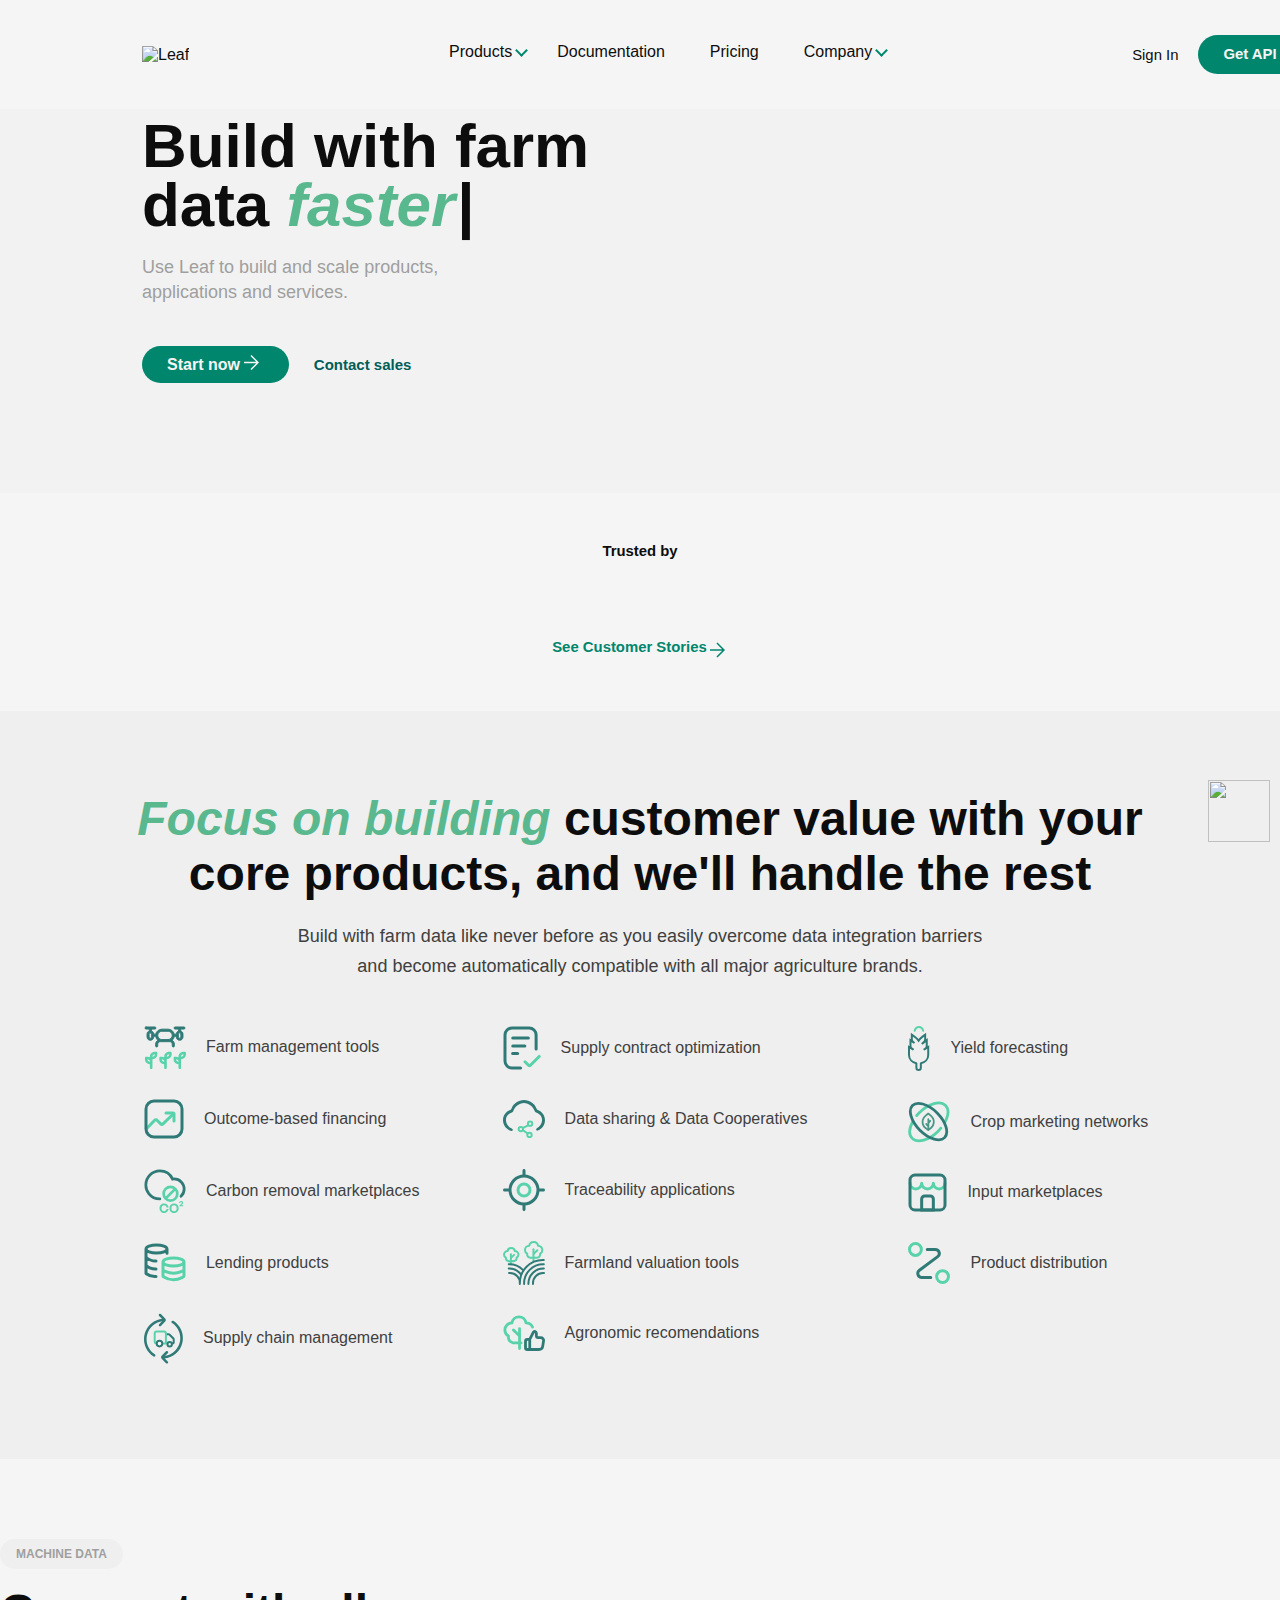
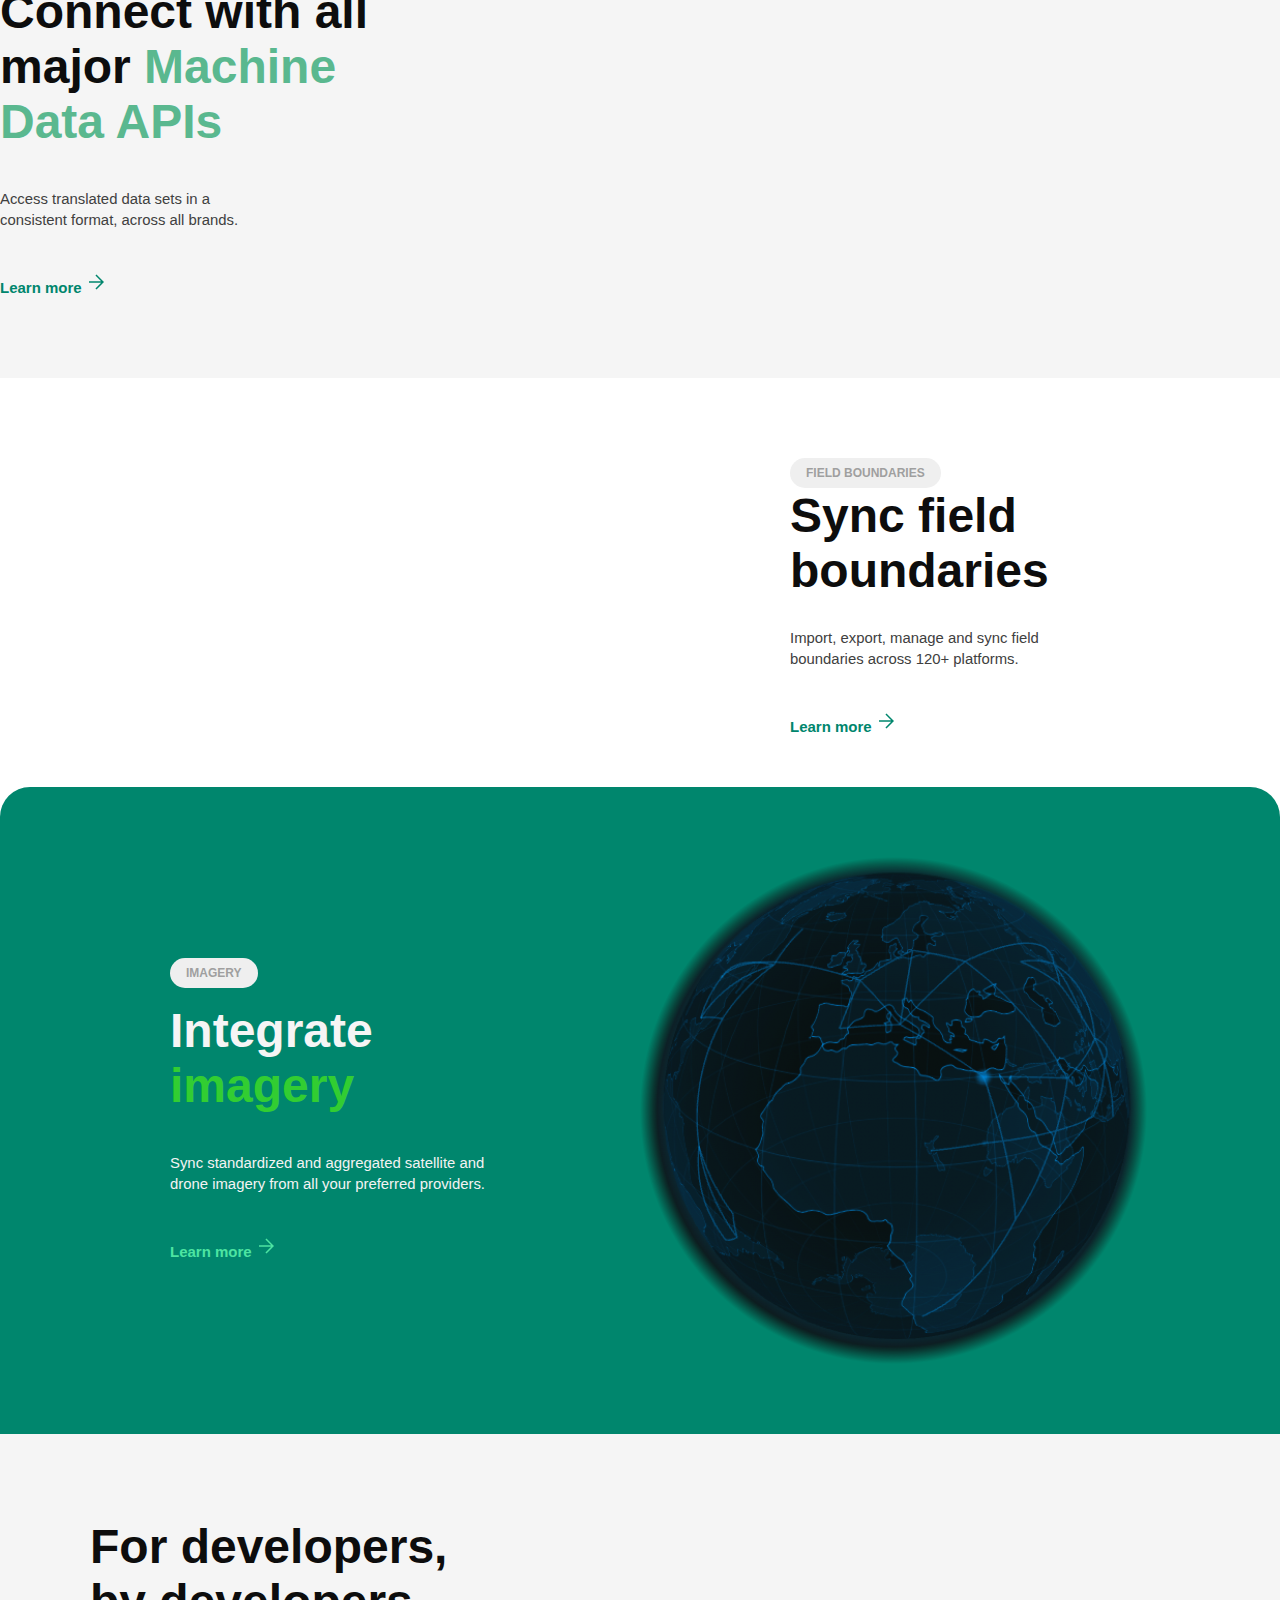
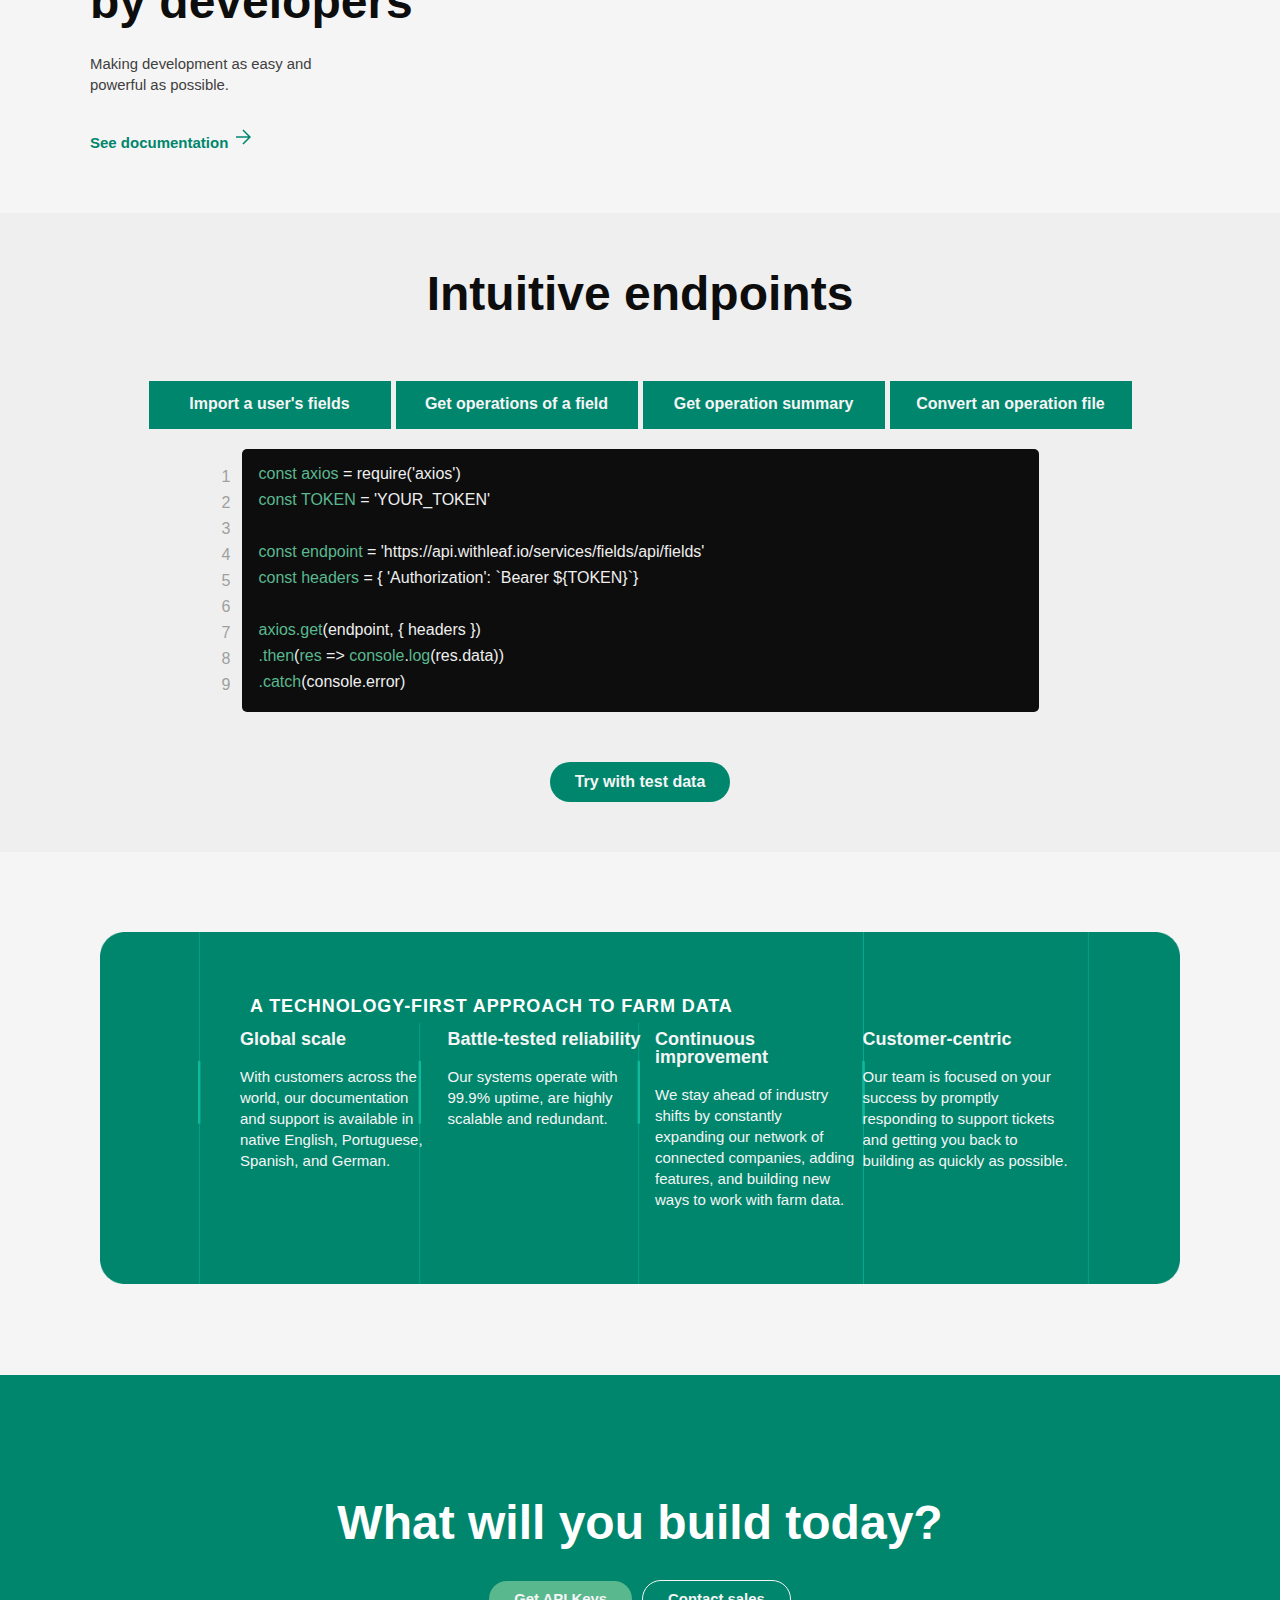
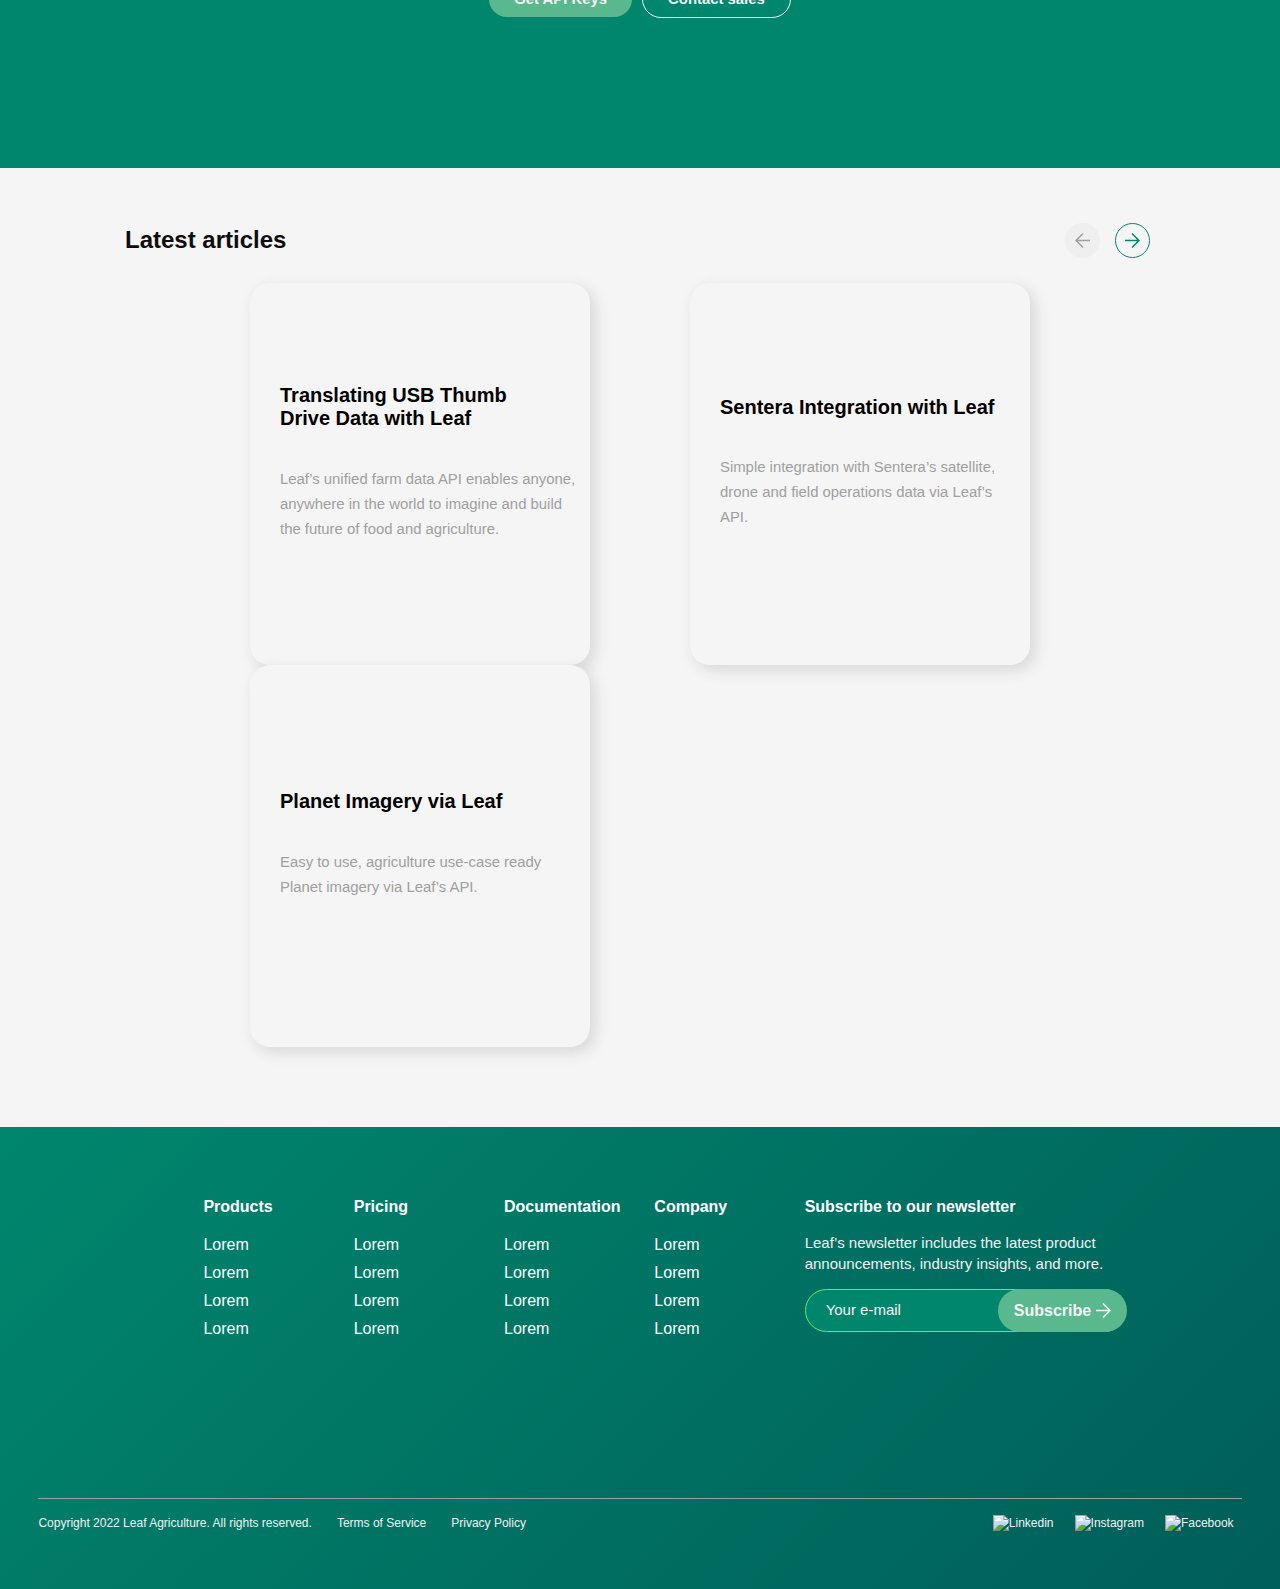
==== index.html @ 45610e03 "contact and update home page" ====
<!DOCTYPE html>
<html lang="en">

<head>
  <meta charset="UTF-8">
  <meta http-equiv="X-UA-Compatible" content="IE=edge">
  <meta name="viewport" content="width=device-width, initial-scale=1.0">
  <title>Leaf | Unified farm data API</title>
  <link rel="stylesheet" href="css/style.css">
  <script src="script.js" defer></script>
</head>

<body>
  <!-- MENU -->
  <header class="header">
    <div class="logo">
      <img src="images/logo.svg" alt="Leaf">
    </div>
    <!-- Links -->
    <nav aria-label="primary">
      <ul class="nav-bar">
        <li class="nav-bar_item dropdown"><a class="header-links" href="#">Products</a>
          <ul class="project">
            <div class="drop-content gap-drop">
              <img src="images/drop-products-01.png" alt="">
              <div class="drop-text">
                <li class="machine-data"><a href="#">Machine Data</a></li>
                <p>Machinery info, Field operations summary, Irrigation, Individual File Translation</p>
              </div>
            </div>
            <div class="drop-content gap-drop">
              <img src="images/drop-products-02.png" alt="">
              <div class="drop-text">
                <li><a href="#">Imagery</a></li>
                <p>Satellites, layers upload, drones</p>
              </div>
            </div>
            <div class="drop-content">
              <img src="images/drop-products-03.png" alt="">
              <div class="drop-text">
                <li><a href="#">Field Management Data</a></li>
                <p>Boundaries, Management, Soil analisys, Prescriptions</p>
              </div>
            </div>
          </ul>
        </li>
        <li class="nav-bar_item"><a class="header-links" href="#">Documentation</a></li>
        <li class="nav-bar_item"><a class="header-links" href="#">Pricing</a></li>
        <li class="nav-bar_item dropdown2"><a class="header-links" href="#">Company</a>
          <ul class="project2">
            <div class="drop-content drop-company">
              <li class="drop-item"><a href="#">About</a></li>
            </div>
            <div class="drop-content drop-company">
              <li class="drop-item"><a href="#">Community</a></li>
            </div>
            <div class="drop-content drop-company">
              <li class="drop-item"><a href="#">Blog</a></li>
            </div>
            <div class="drop-content drop-company">
              <li class="drop-item"><a href="#">Contact Us</a></li>
            </div>
            <div class="drop-content drop-company">
              <li class="drop-item"><a href="#">Careers</a></li>
            </div>
          </ul>
        </li>
      </ul>
    </nav>
    <!-- Access Buttons -->
    <nav aria-label="access">
      <ul class="header-btn nav-bar">
        <li class="signin-btn">
          <a href="https://withleaf.io/login/"></a>Sign In
        </li>
        <li class="green-btn">
          <a href="https://withleaf.io/registration/"></a>Get API Keys
        </li>
        <li class="eng-btn nav-bar_item dropdown3">
          <a href="https://withleaf.io/pt-br/"></a>EN
          <ul class="project3">
            <div class="drop-content drop-eng">
              <li class="drop-item"><a href="#">English</a></li>
            </div>
            <div class="drop-content drop-por">
              <li class="drop-item"><a href="#">Portuguese</a></li>
            </div>
          </ul>
        </li>
      </ul>
    </nav>
  </header>
  <!-- CALL TO ACTION -->
  <main class="intro">
    <div>
      <h1>
        Build with farm<br />data <span class="faster">faster</span><span class="x-typed-cursor">|</span>
      </h1>
      <p class="intro-sub">
        Use Leaf to build and scale products,<br>applications and services.
      </p>
      <a class="green-btn" href="#">Start now
        <svg width="15" height="15" viewBox="0 0 15 15" fill="none" xmlns="http://www.w3.org/2000/svg">
          <path fill-rule="evenodd" clip-rule="evenodd" d="M12.1402 6.75302L6.44361 1.05639L7.5 0L15 7.5L7.5 15L6.44361 13.9436L12.1402 8.24698H0V6.75302h32.1402Z" fill="#F5F5F5" />
        </svg>
      </a>
      <a class="sales-btn" href="">Contact sales</a>
    </div>
    <img src="images/leaf-product.png" alt="" />
    <!-- <video src="videos/leaf-product.mov"></video> -->
  </main>
  <!-- CLIENTS -->
  <section class="clients-section">
    <div>
      <p class="trusted">Trusted by</p>
      <img class="clients" src="images/clients.png" alt="" />
      <p class="customer">
        See Customer Stories<svg width="21" height="22" viewBox="0 0 21 22" fill="none" xmlns="http://www.w3.org/2000/svg">
          <path fill-rule="evenodd" clip-rule="evenodd" d="M15.1402 10.253L9.44361 4.55639L10.5 3.5L18 11L10.5 18.5L9.44361 17.4436L15.1402 11.747H3V10.253h35.1402Z" fill="#00866D" />
        </svg>
      </p>
    </div>
  </section>
  <!-- LEAF VALUES -->
  <section class="values-section">
    <h2 class="values-tittle"><span class="green-word"><i>Focus on building</i></span> customer value with your<br>core products, and we'll handle the rest</h2>
    <p class="values-sub">Build with farm data like never before as you easily overcome data integration barriers<br>and become automatically compatible with all major agriculture brands.</p>
    <div class="values-grid">
      <div class="values-col">
        <div class="values-content">
          <img class="values-logo" src="images/values/01.svg" alt="">
          <p class="values-text">Farm management tools</p>
        </div>
        <div class="values-content">
          <img class="values-logo" src="images/values/02.svg" alt="">
          <p class="values-text">Outcome-based financing</p>
        </div>
        <div class="values-content">
          <img class="values-logo" src="images/values/03.svg" alt="">
          <p class="values-text">Carbon removal marketplaces</p>
        </div>
        <div class="values-content">
          <img class="values-logo" src="images/values/04.svg" alt="">
          <p class="values-text">Lending products</p>
        </div>
        <div class="values-content">
          <img class="values-logo" src="images/values/05.svg" alt="">
          <p class="values-text">Supply chain management</p>
        </div>
      </div>

      <div class="values-col">
        <div class="values-content">
          <img class="values-logo" src="images/values/06.svg" alt="">
          <p class="values-text">Supply contract optimization</p>
        </div>
        <div class="values-content">
          <img class="values-logo" src="images/values/07.svg" alt="">
          <p class="values-text">Data sharing & Data Cooperatives</p>
        </div>      
        <div class="values-content">
          <img class="values-logo" src="images/values/08.svg" alt="">
          <p class="values-text">Traceability applications</p>
        </div>
        <div class="values-content">
          <img class="values-logo" src="images/values/09.svg" alt="">
          <p class="values-text">Farmland valuation tools</p>
        </div>
        <div class="values-content">
          <img class="values-logo" src="images/values/10.svg" alt="">
          <p class="values-text">Agronomic recomendations</p>
        </div>
      </div>

      <div class="values-col">
        <div class="values-content">
          <img class="values-logo" src="images/values/11.svg" alt="">
          <p class="values-text">Yield forecasting</p>
        </div>      
        <div class="values-content">
          <img class="values-logo" src="images/values/12.svg" alt="">
          <p class="values-text">Crop marketing networks</p>
        </div>
        <div class="values-content">
          <img class="values-logo" src="images/values/13.svg" alt="">
          <p class="values-text">Input marketplaces</p>
        </div>
        <div class="values-content">
          <img class="values-logo" src="images/values/14.svg" alt="">
          <p class="values-text">Product distribution</p>
        </div>
      </div>
    </div>
  </section>
  <!-- MACHINE DATA -->
  <section class="machine-section">
    <div>
      <p class="product-name">Machine Data</p>
      <h2>
        Connect with all<br>major <span class="green-word">Machine<br>Data APIs</span>
      </h2>
      <p class="product-sub-data">
        Access translated data sets in a<br>consistent format, across all brands.
      </p>
      <a class="learn-more-btn">
        Learn more
        <svg width="21" height="22" viewBox="0 0 21 22" fill="none" xmlns="http://www.w3.org/2000/svg">
          <path fill-rule="evenodd" clip-rule="evenodd" d="M15.1402 10.253L9.44361 4.55639L10.5 3.5L18 11L10.5 18.5L9.44361 17.4436L15.1402 11.747H3V10.253h35.1402Z" fill="#00866D" />
        </svg>
      </a>
    </div>
    <img src="images/machine-data-img.png" alt="" />
  </section>
  <!-- FIELD BOUNDARIES -->
  <section class="field-section field-background">
    <!-- <img src="images/field-background.png" alt=""> -->
    <img src="images/field-boundaries.png" alt="" />
    <div class="field-text">
      <p class="product-name">Field Boundaries</p>
      <h2>
        Sync field<br>boundaries
      </h2>
      <p class="product-sub-field">
        Import, export, manage and sync field<br>boundaries across 120+ platforms.
      </p>
      <a class="learn-more-btn">
        Learn more
        <svg width="21" height="22" viewBox="0 0 21 22" fill="none" xmlns="http://www.w3.org/2000/svg">
          <path fill-rule="evenodd" clip-rule="evenodd" d="M15.1402 10.253L9.44361 4.55639L10.5 3.5L18 11L10.5 18.5L9.44361 17.4436L15.1402 11.747H3V10.253h35.1402Z" fill="#00866D" />
        </svg>
      </a>
    </div>
  </section>
  <!-- IMAGERY -->
  <section class="product-section imagery-background">
    <div class="imagery-1fr">
      <p class="product-name">Imagery</p>
      <h2 class="white-word">
        Integrate<br><span class="green-word2">imagery</span>
      </h2>
      <p class="product-sub-white">
        Sync standardized and aggregated satellite and<br>drone imagery from all your preferred providers.
      </p>
      <a class="imagery-btn">
        Learn more
        <svg width="21" height="22" viewBox="0 0 21 22" fill="none" xmlns="http://www.w3.org/2000/svg">
          <path fill-rule="evenodd" clip-rule="evenodd" d="M15.1402 10.253L9.44361 4.55639L10.5 3.5L18 11L10.5 18.5L9.44361 17.4436L15.1402 11.747H3V10.253h35.1402Z" fill="#4DE4A2" />
        </svg>
      </a>
    </div>
    <img src="images/imagery.png" alt="" />
  </section>
  <!-- FOR DEVELOPERS -->
  <section class="dev-section">
    <div>
      <h2>For developers,<br />by developers</h2>
      <p class="product-sub-dev">
        Making development as easy and<br />powerful as possible.
      </p>
      <a class="learn-more-btn">
        See documentation
        <svg width="21" height="22" viewBox="0 0 21 22" fill="none" xmlns="http://www.w3.org/2000/svg">
          <path fill-rule="evenodd" clip-rule="evenodd" d="M15.1402 10.253L9.44361 4.55639L10.5 3.5L18 11L10.5 18.5L9.44361 17.4436L15.1402 11.747H3V10.253h35.1402Z" fill="#00866D" />
        </svg>
      </a>
    </div>
    <img src="images/developers.png" alt="" />
  </section>
  <!-- ENDPOINTS -->
  <section class="endpoints-section">
    <div>
      <h2 class="intuitive-endpoints">Intuitive endpoints</h2>
      <nav>
        <ul class="endpoints-menu">
          <li class="endpoint-item"><a href="">Import a user's fields</a></li>
          <li class="endpoint-item"><a href="">Get operations of a field</a></li>
          <li class="endpoint-item"><a href="">Get operation summary</a></li>
          <li class="endpoint-item"><a href="">Convert an operation file</a></li>
        </ul>
      </nav>
      <!-- Terminal -->
      <div class="endpoints-background endpoint-code">
        <ul class="number">
          <li>1</li>
          <li>2</li>
          <li>3</li>
          <li>4</li>
          <li>5</li>
          <li>6</li>
          <li>7</li>
          <li>8</li>
          <li>9</li>
        </ul>
        <ul class="endpoints-content">
          <li><span>const axios</span> = require('axios')</li>
          <li><span>const TOKEN</span> = 'YOUR_TOKEN'</li><br>
          <li></li>
          <li><span>const endpoint</span> = 'https://api.withleaf.io/services/fields/api/fields'</li>
          <li><span>const headers</span> = { 'Authorization': `Bearer ${TOKEN}`}</li><br>
          <li></li>
          <li><span>axios.get</span>(endpoint, { headers })</li>
          <li><span>.then</span>(<span>res</span> => <span>console</span>.<span>log</span>(res.data))</li>
          <li><span>.catch</span>(console.error)</li>
        </ul>
        <img src="" alt="">
      </div>
      <div class="try-test-data">
        <a class="green-btn" href="">Try with test data</a>
      </div>
    </div>
  </section>
  <!-- TECHNOLOGY FIRST -->
  <section>
    <div class="tech-first">
      <h3>A technology-first approach to farm data</h3>
      <img src="images/tech-first.png" alt="">
    </div>
    <div class="tech-content">
      <div class="tech-items">
        <img src="images/01-global.png" alt="">
        <h4>Global scale</h4>
        <p>With customers across the<br>world, our documentation<br>and support is available in<br>native English, Portuguese,<br>Spanish, and German.</p>
      </div>
      <div class="tech-items">
        <img src="images/02-battle.png" alt="">
        <h4>Battle-tested reliability</h4>
        <p>Our systems operate with<br>99.9% uptime, are highly<br> scalable and redundant.</p>
      </div>
      <div class="tech-items">
        <img src="images/03-continuous.png" alt="">
        <h4>Continuous improvement</h4>
        <p>We stay ahead of industry<br>shifts by constantly<br> expanding our network of<br>connected companies, adding<br> features, and building new<br>ways to work with farm data.</p>
      </div>
      <div class="tech-items">
        <img src="images/04-customer.png" alt="">
        <h4>Customer-centric</h4>
        <p>Our team is focused on your<br>success by promptly<br> responding to support tickets<br>and getting you back to<br> building as quickly as possible.</p>
      </div>
    </div>
  </section>
  <!-- CALL TO ACTION -->
  <section class="cta-background">
    <h2 class="build-today">What will you build today?</h2>
    <div class="what-do">
      <a class="light-green-btn" href="">Get API Keys</a>
      <a class="green-white-btn" href="">Contact sales</a>
    </div>
  </section>
  <!-- CARD BLOG -->
  <section>
    <div class="next-card">
      <h3>Latest articles</h3>
      <div class="next-btn">
        <img src="images/before-btn.svg" alt="">
        <img src="images/next.svg" alt="">
      </div>
    </div>

    <div class="card-container">
      <div class="card-content">
        <img src="images/01-card.png" alt="">
        <div class="card-text-home">
          <h4>Translating USB Thumb<br>Drive Data with Leaf</h4>
          <p>Leaf’s unified farm data API enables anyone,<br>anywhere in the world to imagine and build<br>the future of food and agriculture.</p>
        </div>
      </div>

      <div class="card-content">
        <img src="images/02-card.png" alt="">
        <div class="card-text-home">
          <h4>Sentera Integration with Leaf</h4>
          <p>Simple integration with Sentera’s satellite,<br>drone and field operations data via Leaf’s<br>API.</p>
        </div>
      </div>

      <div class="card-content">
        <img src="images/03-card.png" alt="">
        <div class="card-text-home">
          <h4>Planet Imagery via Leaf</h4>
          <p>Easy to use, agriculture use-case ready<br>Planet imagery via Leaf’s API.</p>
        </div>
      </div>
    </div>

  </section>
  <!-- FOOTER -->
  <footer>
    <div class="container-footer">
      <div class="row-footer">
        <img class="logo-footer" src="images/logo-footer.svg" alt="">

        <div class="footer-col">
          <h4>Products</h4>
          <ul>
            <li><a href="">Lorem</a></li>
            <li><a href="">Lorem</a></li>
            <li><a href="">Lorem</a></li>
            <li><a href="">Lorem</a></li>
          </ul>
        </div>

        <div class="footer-col">
          <h4>Pricing</h4>
          <ul>
            <li><a href="">Lorem</a></li>
            <li><a href="">Lorem</a></li>
            <li><a href="">Lorem</a></li>
            <li><a href="">Lorem</a></li>
          </ul>
        </div>

        <div class="footer-col">
          <h4>Documentation</h4>
          <ul>
            <li><a href="">Lorem</a></li>
            <li><a href="">Lorem</a></li>
            <li><a href="">Lorem</a></li>
            <li><a href="">Lorem</a></li>
          </ul>
        </div>

        <div class="footer-col">
          <h4>Company</h4>
          <ul>
            <li><a href="">Lorem</a></li>
            <li><a href="">Lorem</a></li>
            <li><a href="">Lorem</a></li>
            <li><a href="">Lorem</a></li>
          </ul>
        </div>

        <div class="footer-col last-col">
          <h4>Subscribe to our newsletter</h4>
          <p>Leaf’s newsletter includes the latest product<br>announcements, industry insights, and more.</p>
          <div class="form-sub">
            <form class="form-footer" action="">
              <input class="input-footer" type="email" placeholder="Your e-mail">
              <a href="#">Subscribe<img src="images/arrow.svg" alt=""></a> 
            </form>
          </div>
        </div>
      </div>
      <!-- End Footer -->
      <hr class="div-footer">
      <div class="end-footer">
        <div class="end-footer-items">
          <p>Copyright 2022 Leaf Agriculture. All rights reserved.</p>
          <a class="terms-of-service" href="#">Terms of Service</a>
          <a class="privacy-policy" href="#">Privacy Policy </a>
        </div>

        <div class="social-media">
          <a href="https://www.linkedin.com/company/leaf-agriculture/mycompany/" target="_blank">
            <img class="social-logo" src="images/linkedin.svg" alt="Linkedin">
          </a>
          <a href="https://www.instagram.com/leaf_agriculture_brasil/" target="_blank">
            <img class="social-logo" src="images/instagram.svg" alt="Instagram">
          </a>
          <a href="https://www.facebook.com/buildwithleaf/" target="_blank">
            <img class="social-logo" src="images/facebook.svg" alt="Facebook">
          </a>
        </div>
      </div>
    </div>
    <!-- Contact Button -->
    <div>
      <a href="#"> <img class="contact-button" src="images/msg.png" alt=""></a>
    </div>
  </footer>
</body>

</html>
---- css/style.css ----
/* global */
@import './global.css';
@import './header.css';
@import './header-green.css';
@import './footer.css';

/* index.html */ 
@import './index.css';

/* product.html */
@import './product.css';

/* pricing.html */
@import './pricing.css';

/* company.html */
@import './company.css';

/* blog.html */
@import './blog.css';

/* blog-post.html */
@import './blog-post.css';

/* careers.html */
@import './careers.css';

/* job-description.html */
@import './job-description.css';

/* contact.html */
@import './contact.css'
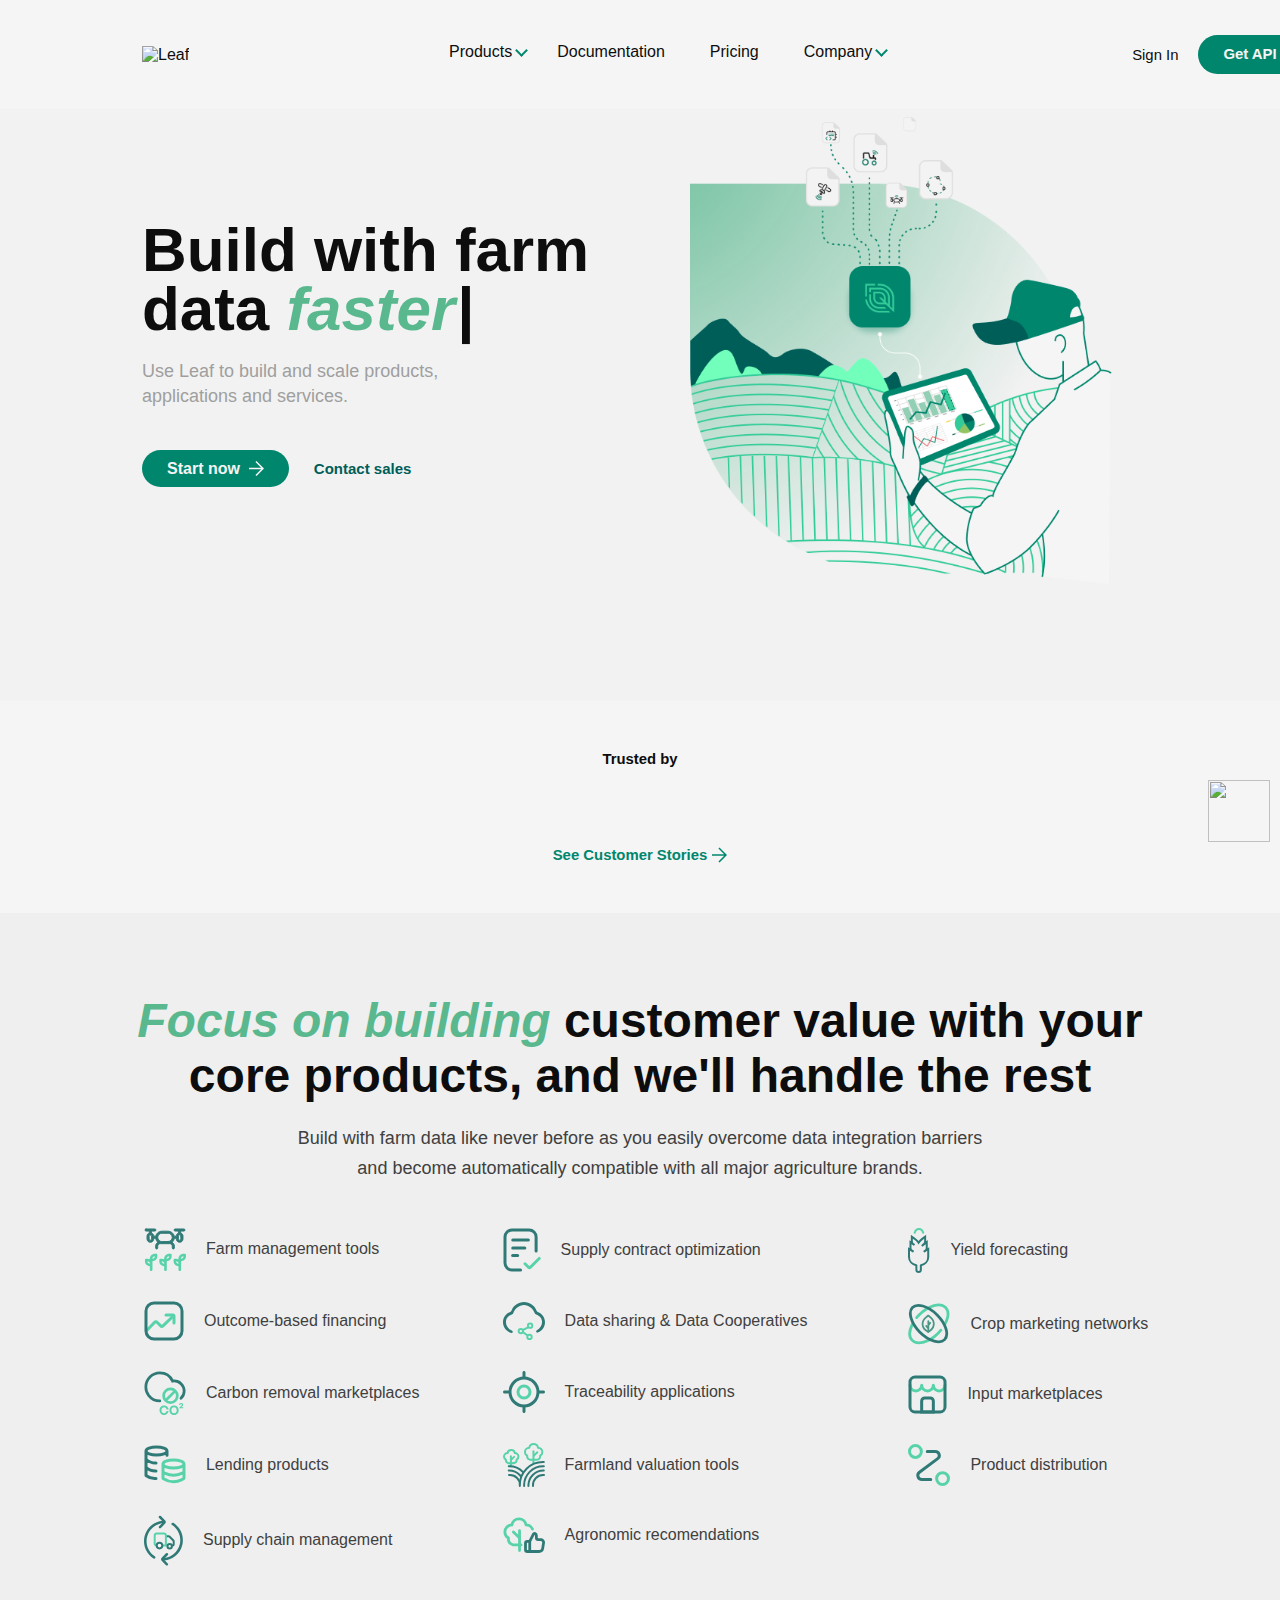
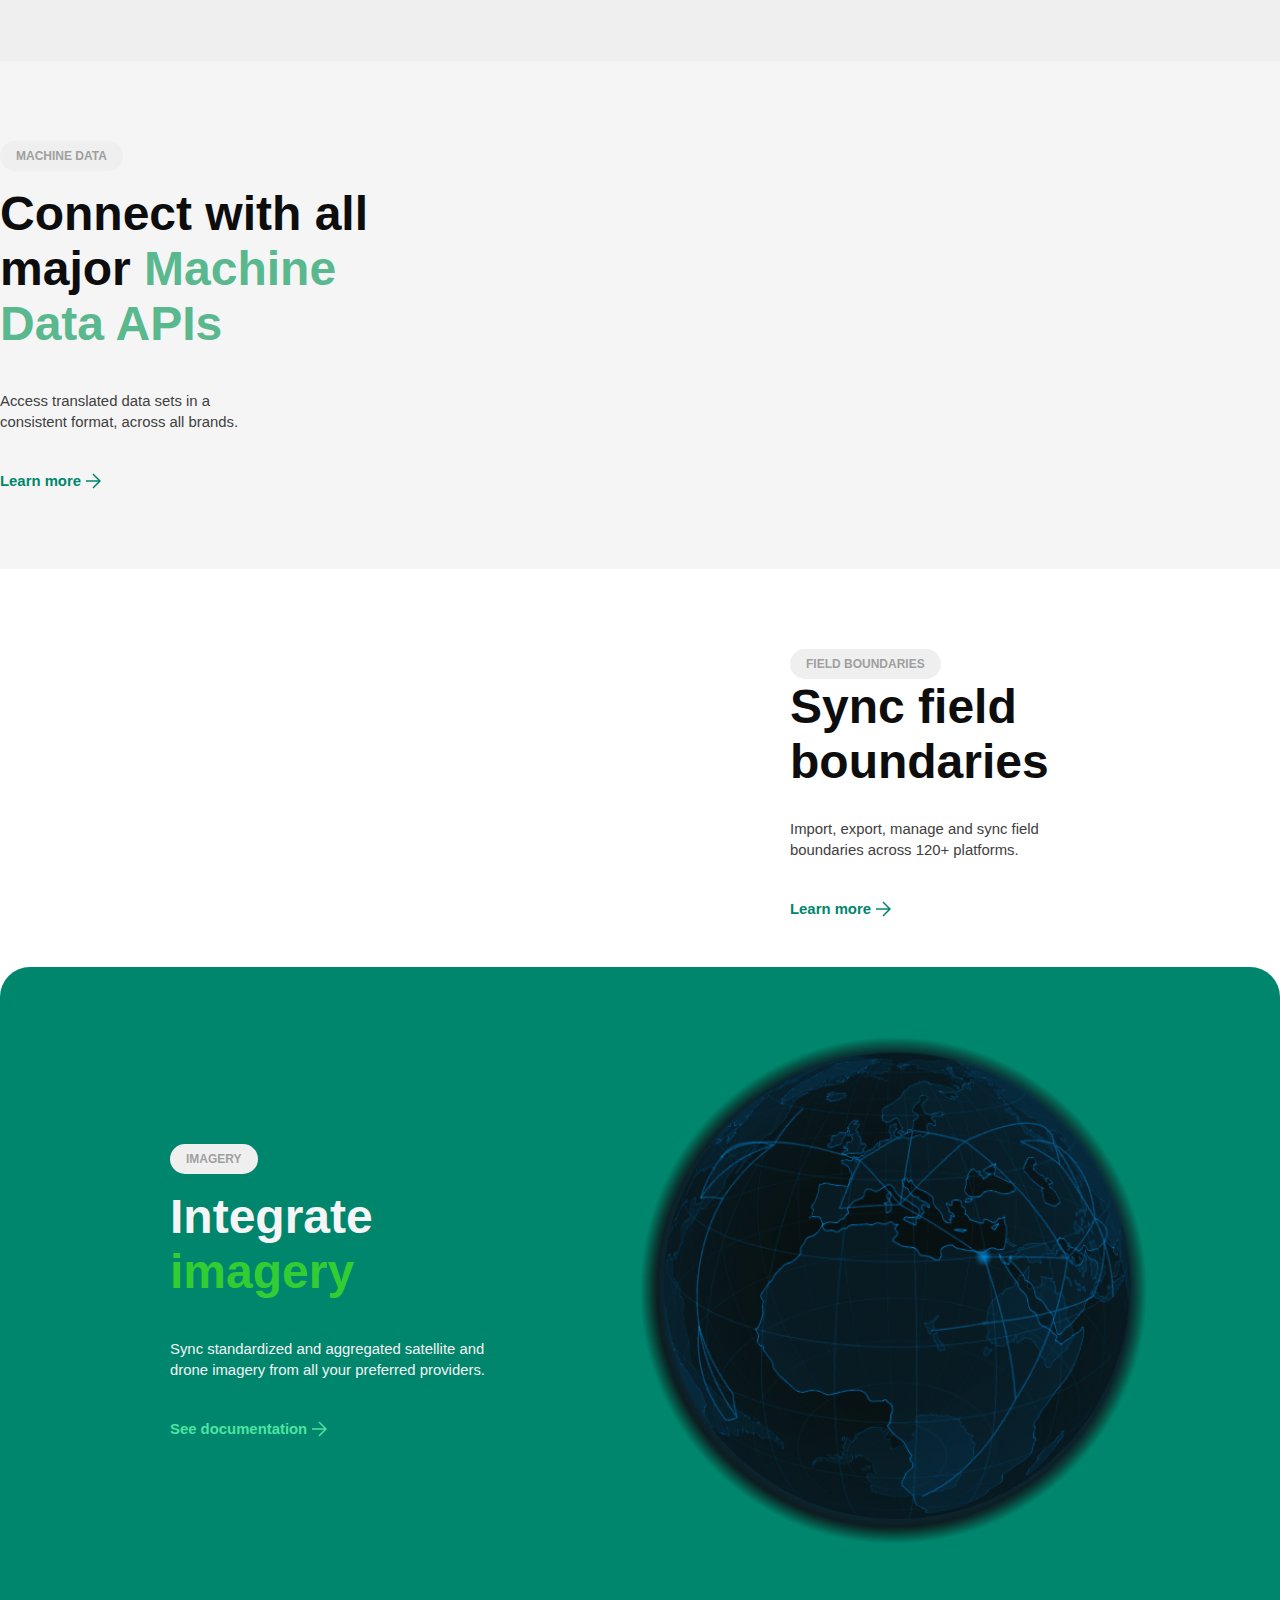
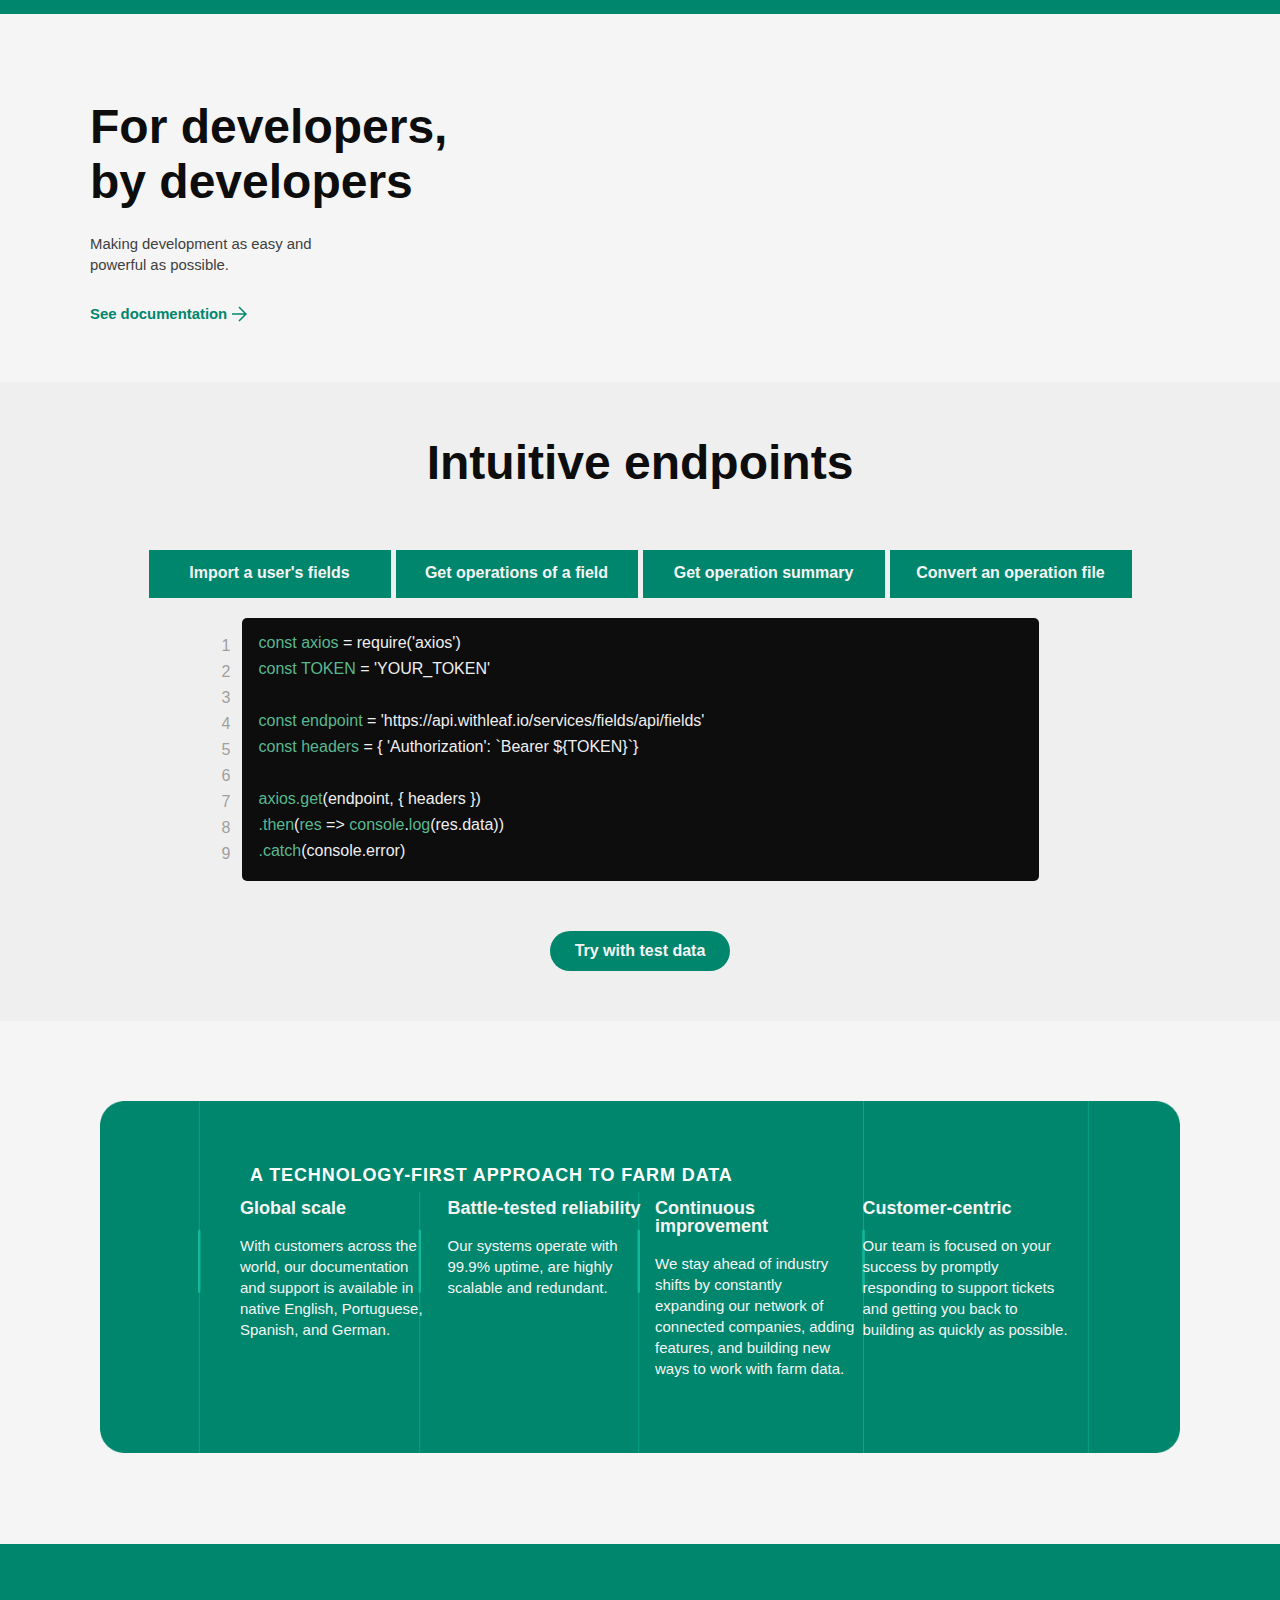
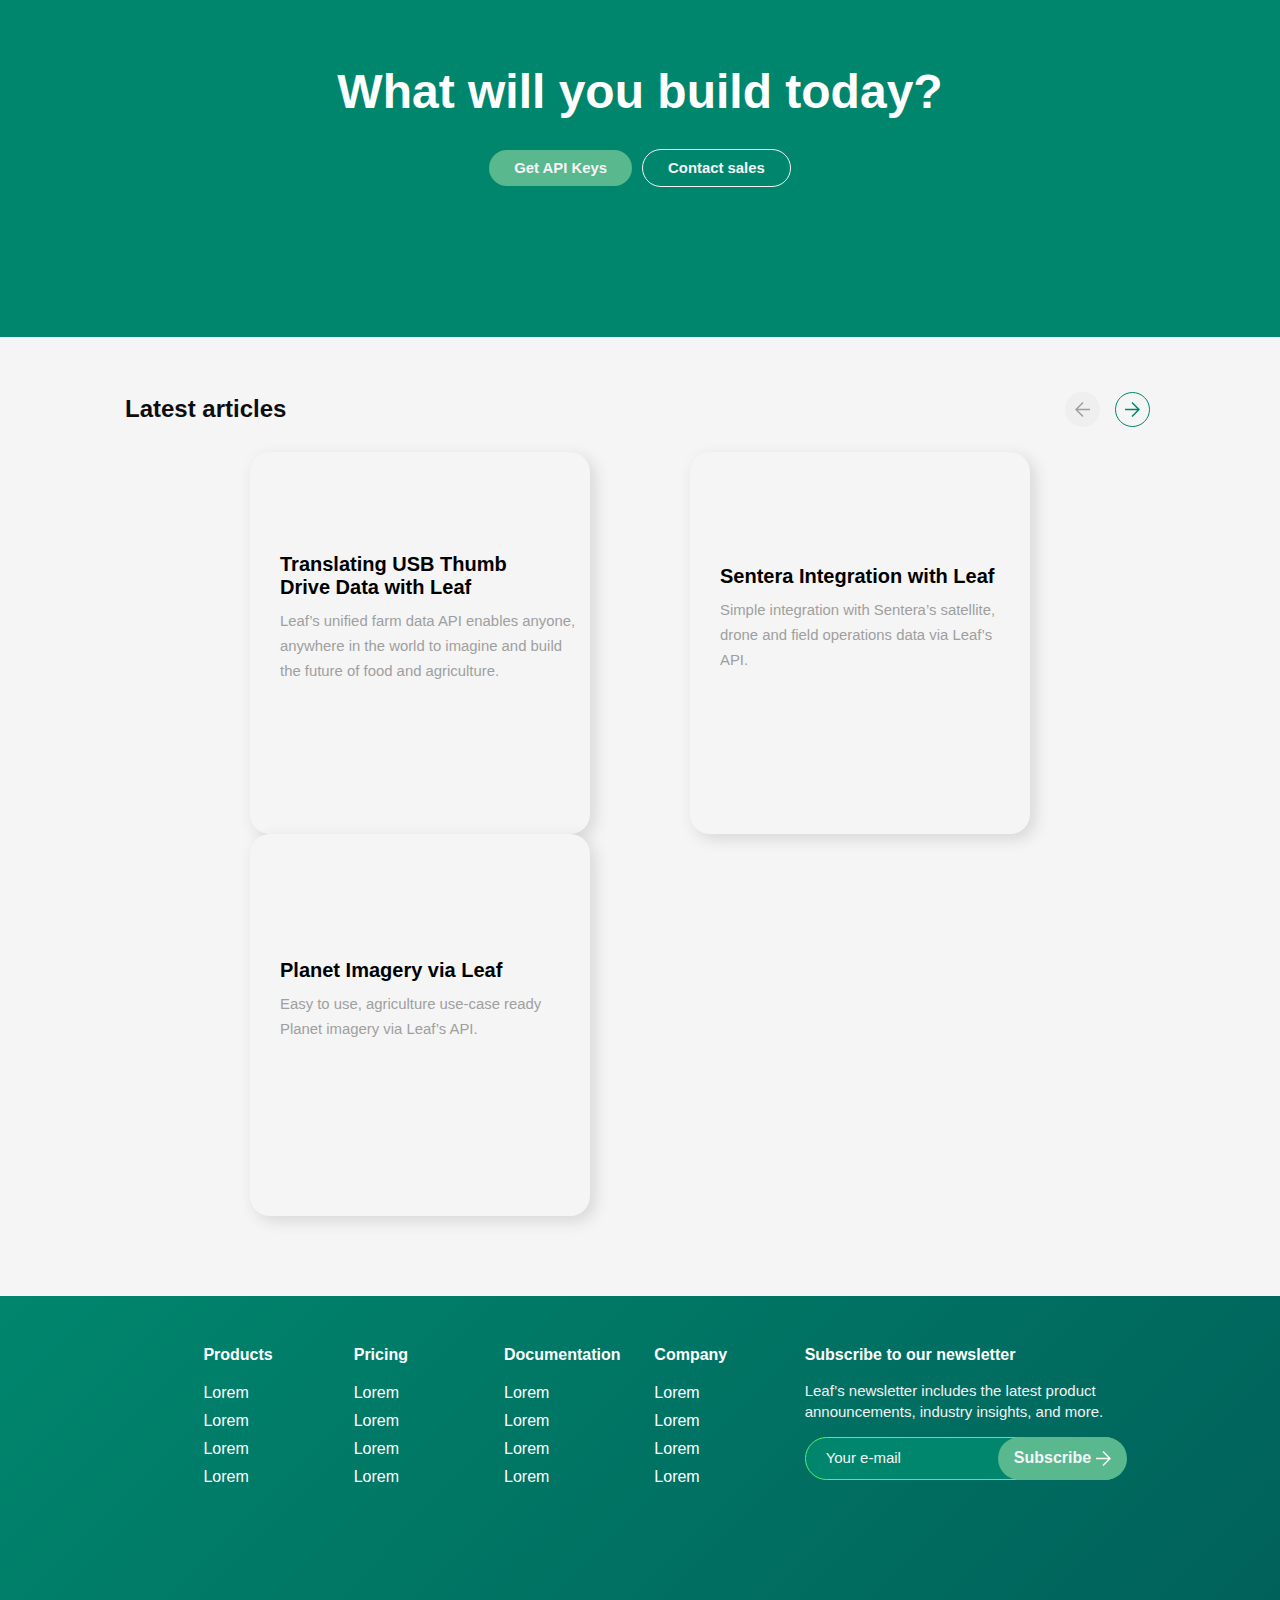
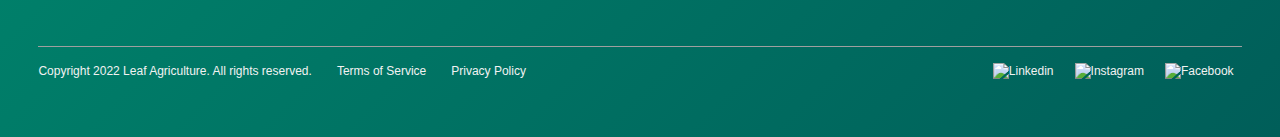
==== commit 1e0ba2d8: "general updates and product page" ====
--- a/index.html
+++ b/index.html
@@ -99,12 +99,15 @@
       <p class="intro-sub">
         Use Leaf to build and scale products,<br>applications and services.
       </p>
-      <a class="green-btn" href="#">Start now
-        <svg width="15" height="15" viewBox="0 0 15 15" fill="none" xmlns="http://www.w3.org/2000/svg">
-          <path fill-rule="evenodd" clip-rule="evenodd" d="M12.1402 6.75302L6.44361 1.05639L7.5 0L15 7.5L7.5 15L6.44361 13.9436L12.1402 8.24698H0V6.75302h32.1402Z" fill="#F5F5F5" />
-        </svg>
-      </a>
-      <a class="sales-btn" href="">Contact sales</a>
+
+          <a class="green-btn" href="#">Start now
+            <svg class="arrow-start" width="15" height="15" viewBox="0 0 15 15" fill="none" xmlns="http://www.w3.org/2000/svg">
+              <path fill-rule="evenodd" clip-rule="evenodd" d="M12.1402 6.75302L6.44361 1.05639L7.5 0L15 7.5L7.5 15L6.44361 13.9436L12.1402 8.24698H0V6.75302h32.1402Z" fill="#F5F5F5" />
+            </svg>
+          </a>
+
+        <a class="sales-btn" href="">Contact sales</a>
+
     </div>
     <img src="images/leaf-product.png" alt="" />
     <!-- <video src="videos/leaf-product.mov"></video> -->
@@ -114,11 +117,12 @@
     <div>
       <p class="trusted">Trusted by</p>
       <img class="clients" src="images/clients.png" alt="" />
-      <p class="customer">
-        See Customer Stories<svg width="21" height="22" viewBox="0 0 21 22" fill="none" xmlns="http://www.w3.org/2000/svg">
-          <path fill-rule="evenodd" clip-rule="evenodd" d="M15.1402 10.253L9.44361 4.55639L10.5 3.5L18 11L10.5 18.5L9.44361 17.4436L15.1402 11.747H3V10.253h35.1402Z" fill="#00866D" />
-        </svg>
-      </p>
+      <div class="seemore-area3">
+        <a class="seemore-btn3" href="">See Customer Stories</a>
+        <svg width="15" height="16" viewBox="0 0 15 16" fill="none" xmlns="http://www.w3.org/2000/svg">
+          <path fill-rule="evenodd" clip-rule="evenodd" d="M12.1402 7.25302L6.44361 1.55639L7.5 0.5L15 8L7.5 15.5L6.44361 14.4436L12.1402 8.74698H0V7.25302H12.1402Z" fill="#00866D"/>
+          </svg>
+      </div>
     </div>
   </section>
   <!-- LEAF VALUES -->
@@ -202,12 +206,12 @@
       <p class="product-sub-data">
         Access translated data sets in a<br>consistent format, across all brands.
       </p>
-      <a class="learn-more-btn">
-        Learn more
-        <svg width="21" height="22" viewBox="0 0 21 22" fill="none" xmlns="http://www.w3.org/2000/svg">
-          <path fill-rule="evenodd" clip-rule="evenodd" d="M15.1402 10.253L9.44361 4.55639L10.5 3.5L18 11L10.5 18.5L9.44361 17.4436L15.1402 11.747H3V10.253h35.1402Z" fill="#00866D" />
-        </svg>
-      </a>
+      <div class="seemore-area">
+        <a class="seemore-btn" href="">Learn more</a>
+        <svg width="15" height="16" viewBox="0 0 15 16" fill="none" xmlns="http://www.w3.org/2000/svg">
+          <path fill-rule="evenodd" clip-rule="evenodd" d="M12.1402 7.25302L6.44361 1.55639L7.5 0.5L15 8L7.5 15.5L6.44361 14.4436L12.1402 8.74698H0V7.25302H12.1402Z" fill="#00866D"/>
+          </svg>
+      </div>
     </div>
     <img src="images/machine-data-img.png" alt="" />
   </section>
@@ -223,12 +227,12 @@
       <p class="product-sub-field">
         Import, export, manage and sync field<br>boundaries across 120+ platforms.
       </p>
-      <a class="learn-more-btn">
-        Learn more
-        <svg width="21" height="22" viewBox="0 0 21 22" fill="none" xmlns="http://www.w3.org/2000/svg">
-          <path fill-rule="evenodd" clip-rule="evenodd" d="M15.1402 10.253L9.44361 4.55639L10.5 3.5L18 11L10.5 18.5L9.44361 17.4436L15.1402 11.747H3V10.253h35.1402Z" fill="#00866D" />
-        </svg>
-      </a>
+      <div class="seemore-area">
+        <a class="seemore-btn" href="">Learn more</a>
+        <svg width="15" height="16" viewBox="0 0 15 16" fill="none" xmlns="http://www.w3.org/2000/svg">
+          <path fill-rule="evenodd" clip-rule="evenodd" d="M12.1402 7.25302L6.44361 1.55639L7.5 0.5L15 8L7.5 15.5L6.44361 14.4436L12.1402 8.74698H0V7.25302H12.1402Z" fill="#00866D"/>
+          </svg>
+      </div>
     </div>
   </section>
   <!-- IMAGERY -->
@@ -241,12 +245,12 @@
       <p class="product-sub-white">
         Sync standardized and aggregated satellite and<br>drone imagery from all your preferred providers.
       </p>
-      <a class="imagery-btn">
-        Learn more
-        <svg width="21" height="22" viewBox="0 0 21 22" fill="none" xmlns="http://www.w3.org/2000/svg">
-          <path fill-rule="evenodd" clip-rule="evenodd" d="M15.1402 10.253L9.44361 4.55639L10.5 3.5L18 11L10.5 18.5L9.44361 17.4436L15.1402 11.747H3V10.253h35.1402Z" fill="#4DE4A2" />
-        </svg>
-      </a>
+      <div class="seemore-area2">
+        <a class="seemore-btn2" href="">See documentation</a>
+        <svg width="15" height="16" viewBox="0 0 15 16" fill="none" xmlns="http://www.w3.org/2000/svg">
+          <path fill-rule="evenodd" clip-rule="evenodd" d="M12.1402 7.25302L6.44361 1.55639L7.5 0.5L15 8L7.5 15.5L6.44361 14.4436L12.1402 8.74698H0V7.25302H12.1402Z" fill="#4DE4A2"/>
+          </svg>          
+      </div>
     </div>
     <img src="images/imagery.png" alt="" />
   </section>
@@ -257,12 +261,12 @@
       <p class="product-sub-dev">
         Making development as easy and<br />powerful as possible.
       </p>
-      <a class="learn-more-btn">
-        See documentation
-        <svg width="21" height="22" viewBox="0 0 21 22" fill="none" xmlns="http://www.w3.org/2000/svg">
-          <path fill-rule="evenodd" clip-rule="evenodd" d="M15.1402 10.253L9.44361 4.55639L10.5 3.5L18 11L10.5 18.5L9.44361 17.4436L15.1402 11.747H3V10.253h35.1402Z" fill="#00866D" />
-        </svg>
-      </a>
+      <div class="seemore-area">
+        <a class="seemore-btn" href="">See documentation</a>
+        <svg width="15" height="16" viewBox="0 0 15 16" fill="none" xmlns="http://www.w3.org/2000/svg">
+          <path fill-rule="evenodd" clip-rule="evenodd" d="M12.1402 7.25302L6.44361 1.55639L7.5 0.5L15 8L7.5 15.5L6.44361 14.4436L12.1402 8.74698H0V7.25302H12.1402Z" fill="#00866D"/>
+          </svg>
+      </div>
     </div>
     <img src="images/developers.png" alt="" />
   </section>
--- a/css/style.css
+++ b/css/style.css
@@ -29,4 +29,7 @@
 @import './job-description.css';
 
 /* contact.html */
-@import './contact.css'+@import './contact.css';
+
+/* endpoints.html */
+@import './endpoints.css';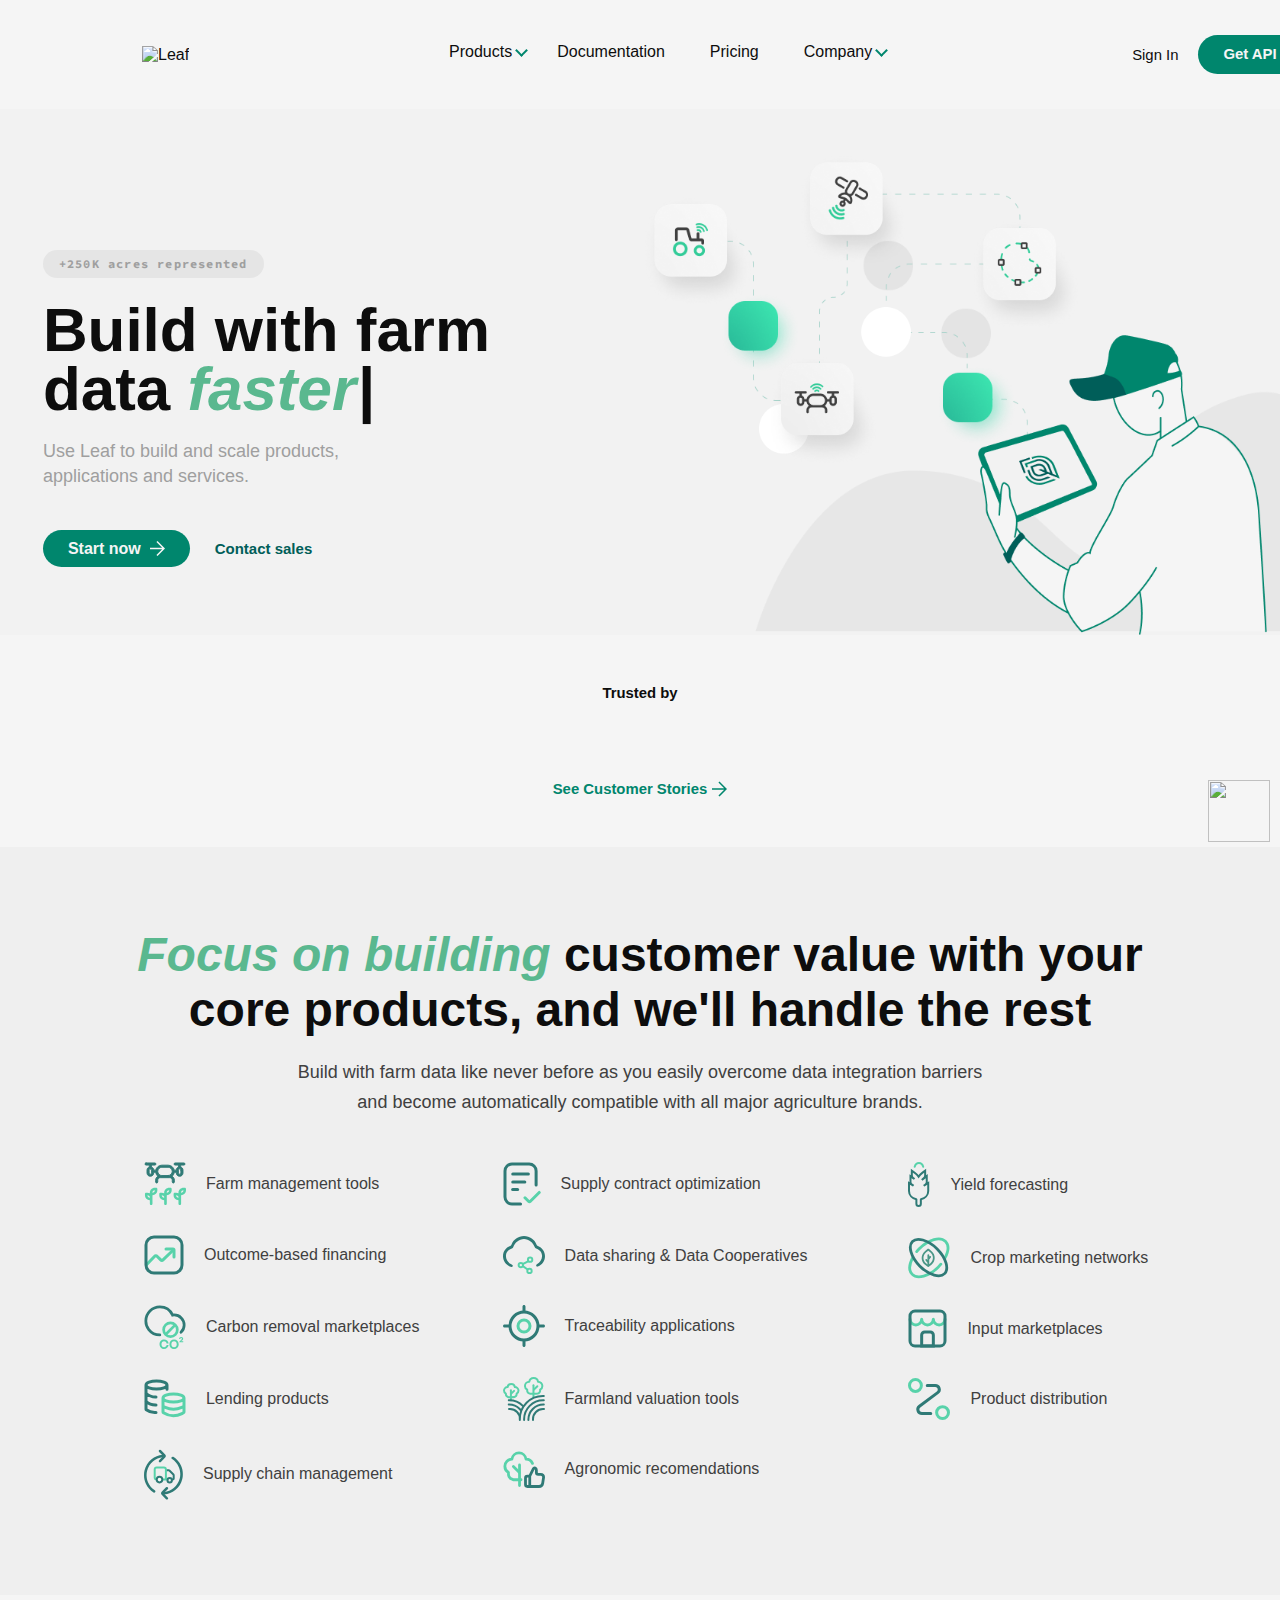
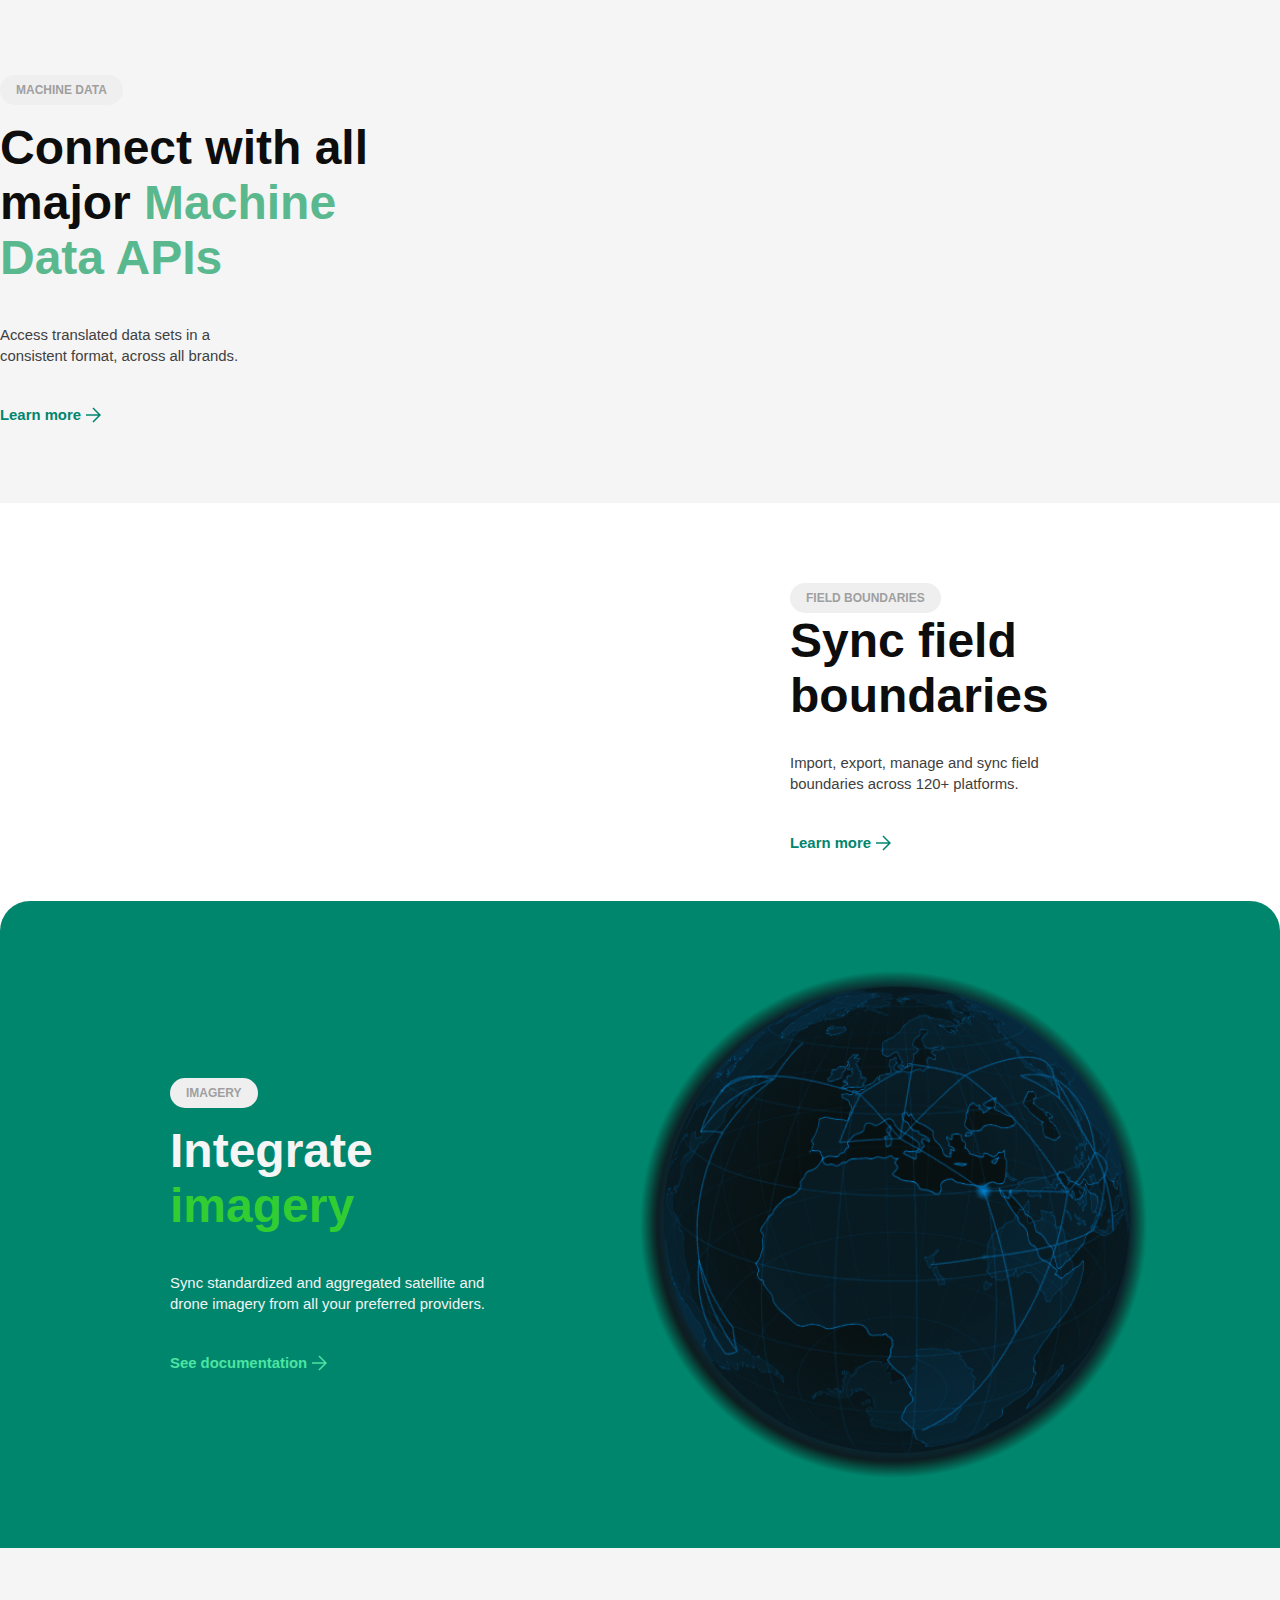
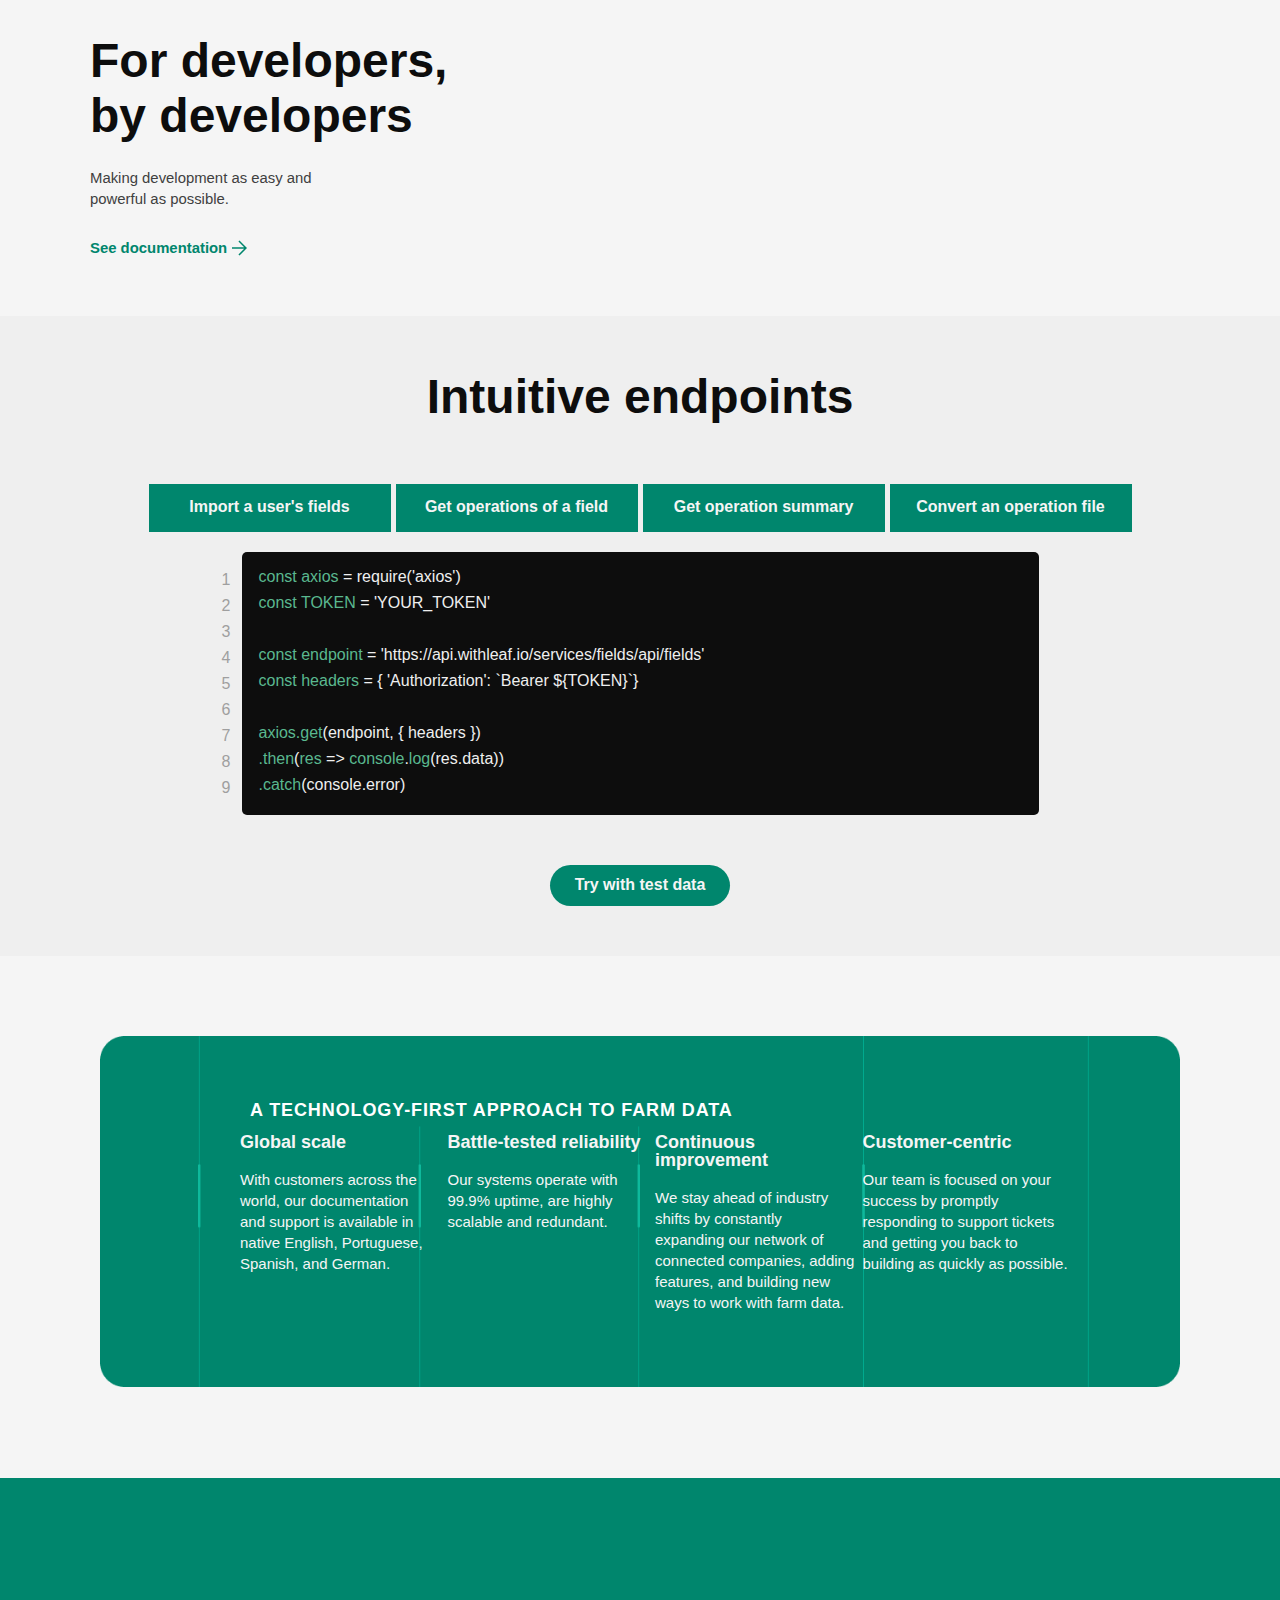
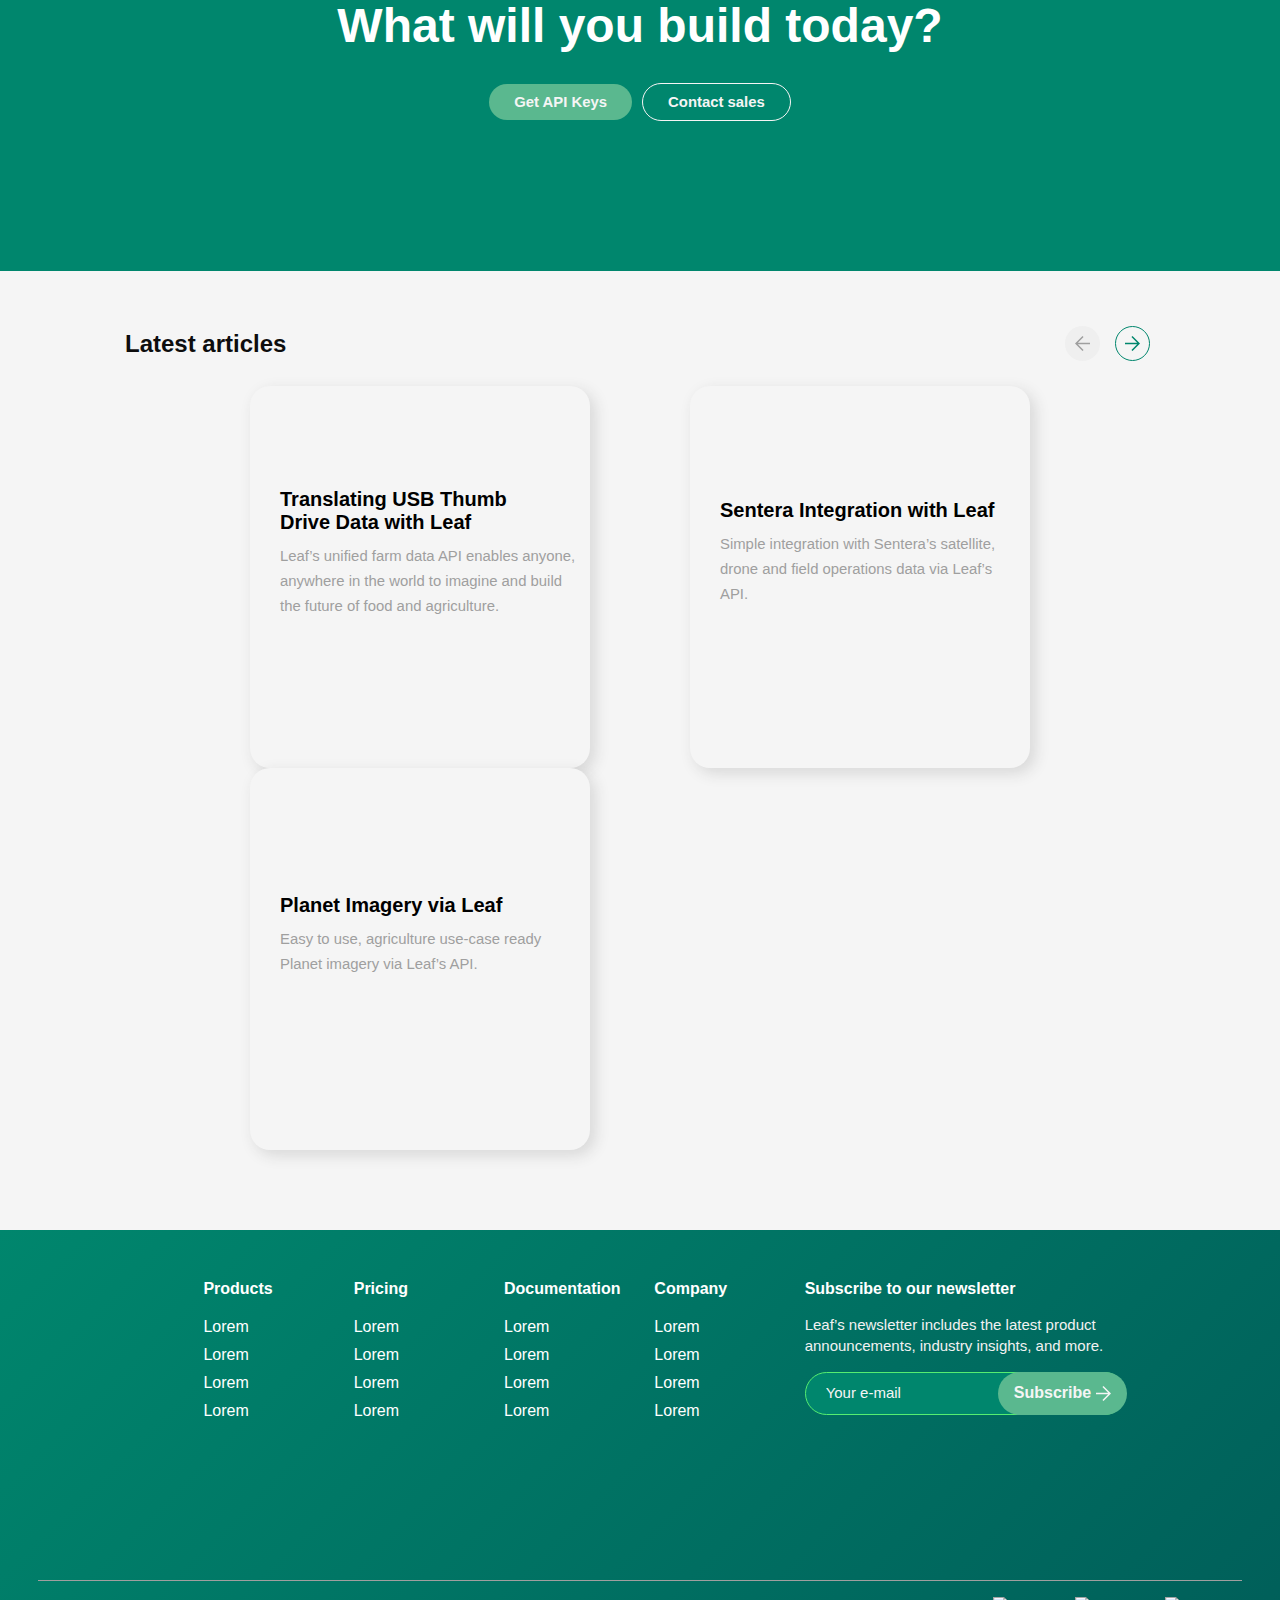
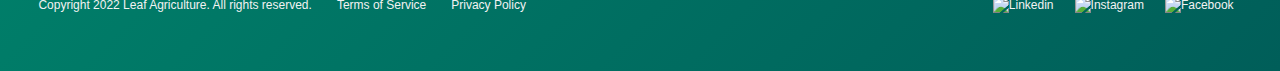
==== commit fd4a905b: "home uptade before responsive" ====
--- a/index.html
+++ b/index.html
@@ -93,6 +93,7 @@
   <!-- CALL TO ACTION -->
   <main class="intro">
     <div>
+      <p class="teste">+250K acres represented</p>
       <h1>
         Build with farm<br />data <span class="faster">faster</span><span class="x-typed-cursor">|</span>
       </h1>
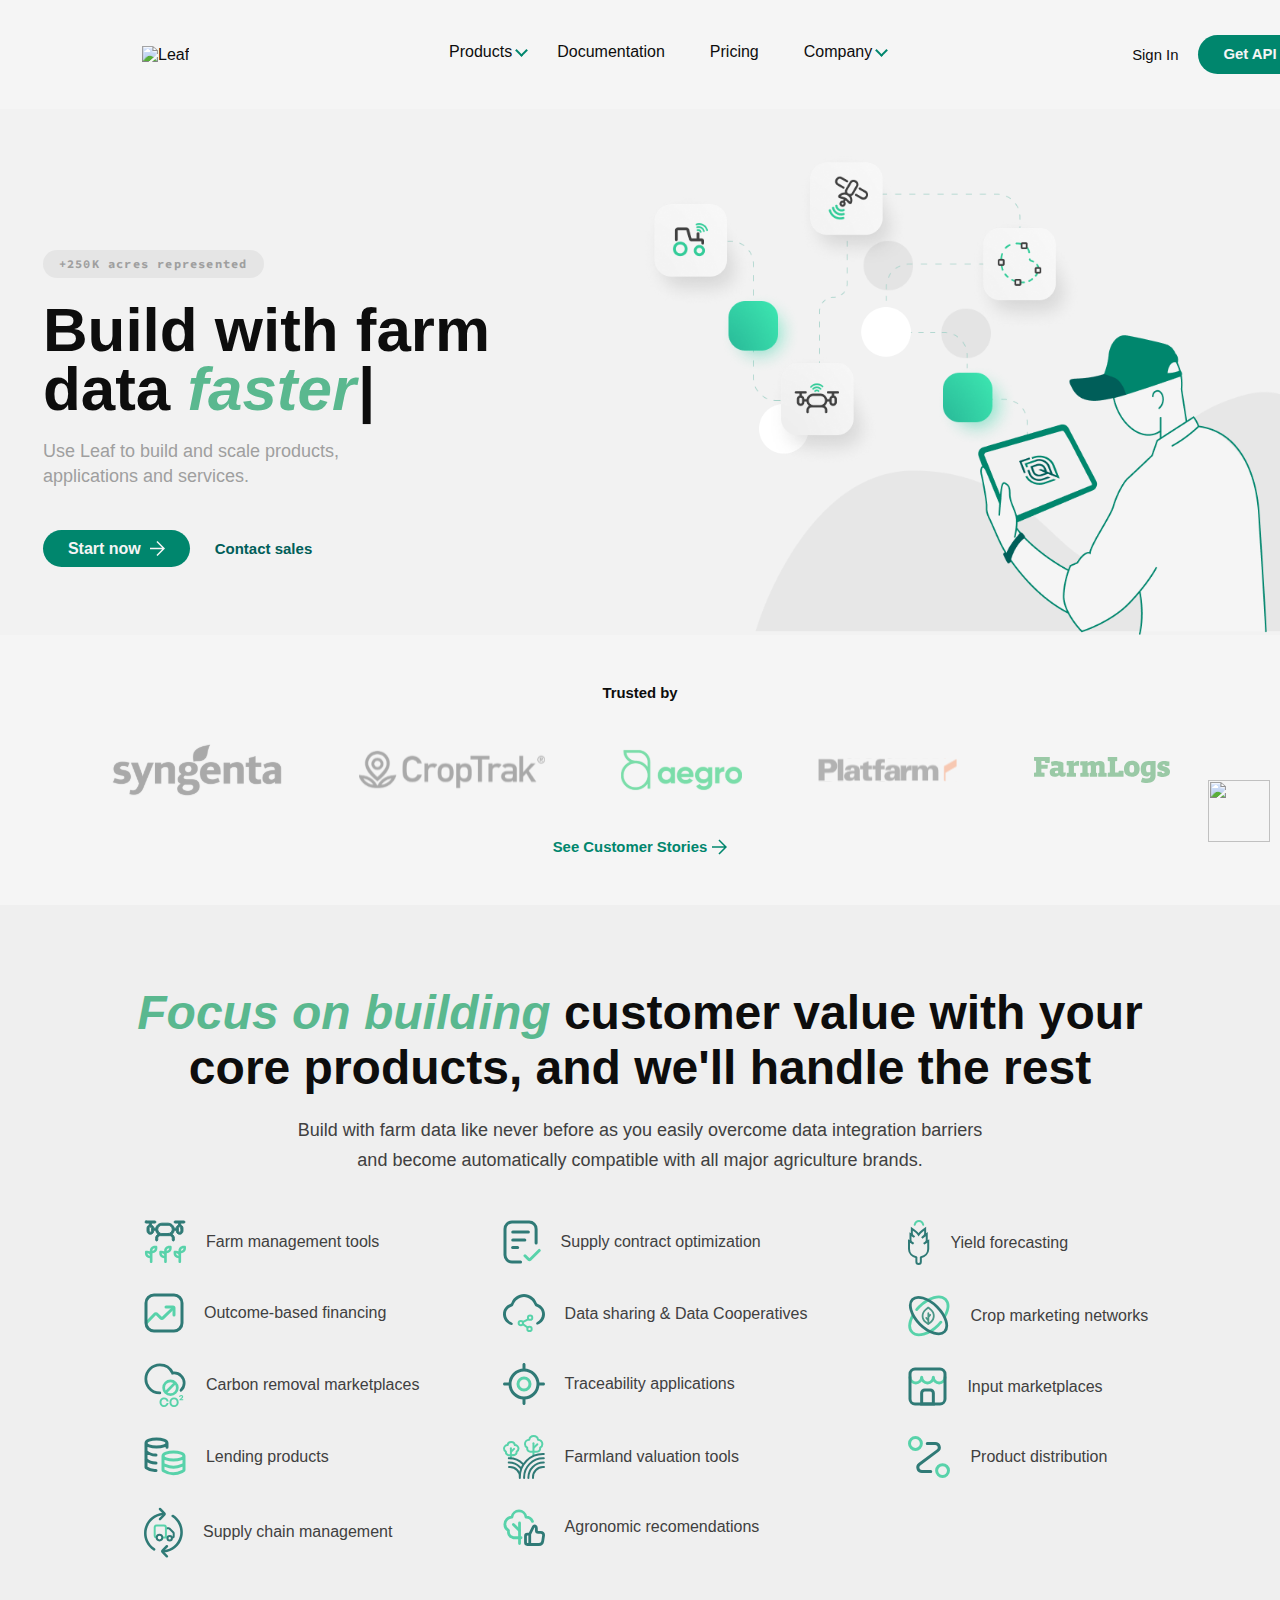
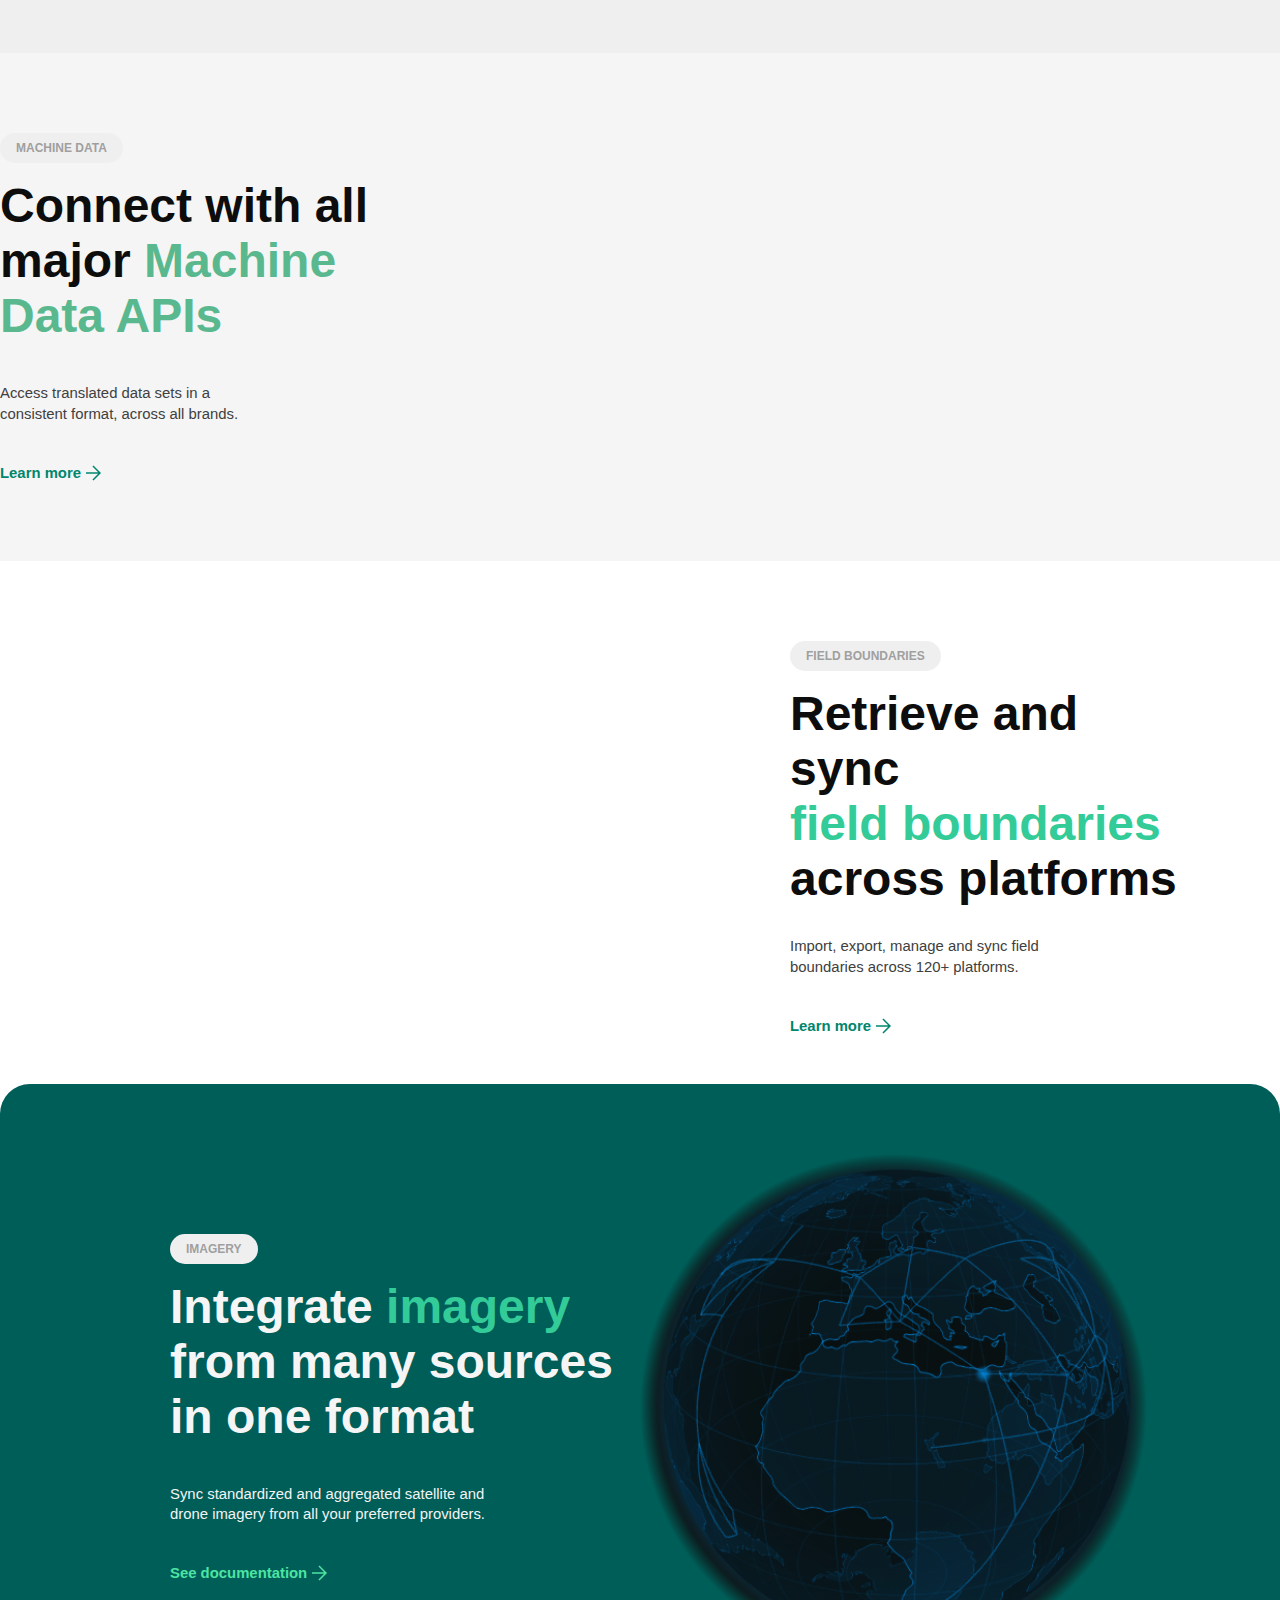
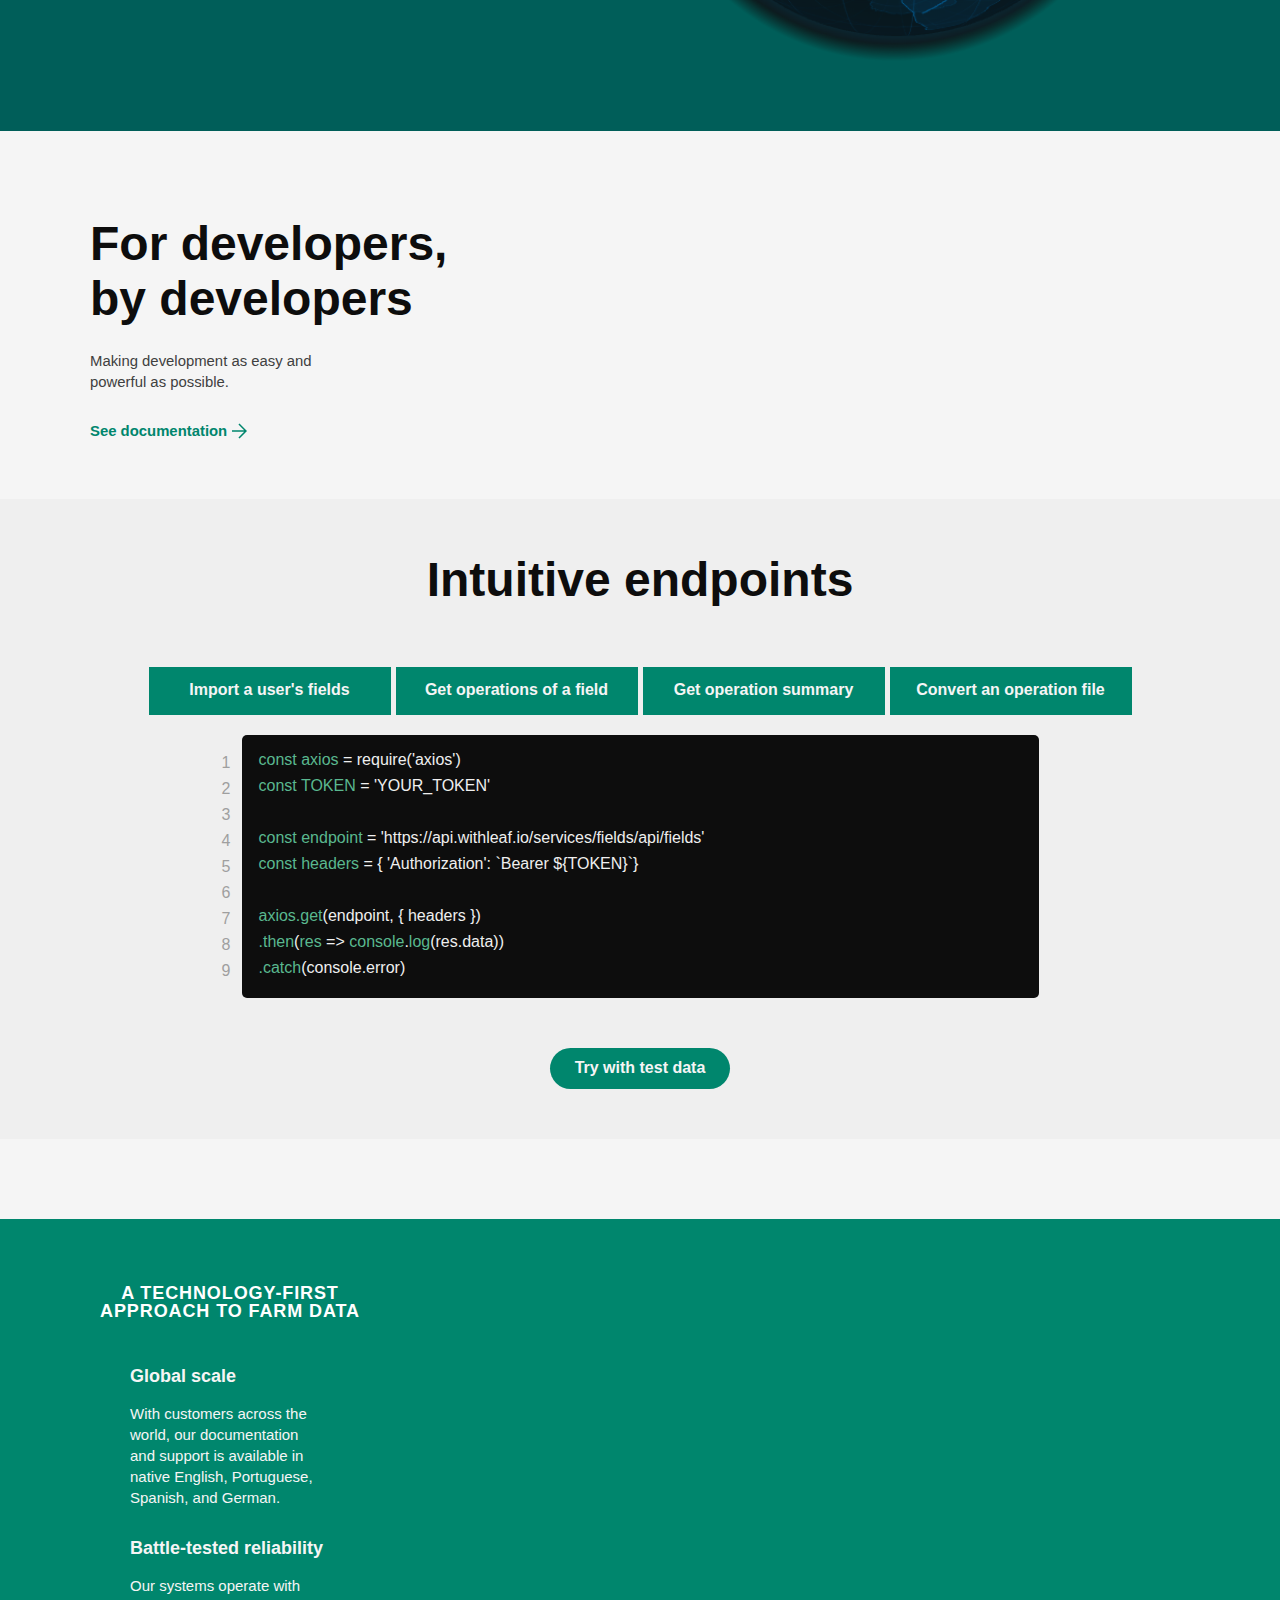
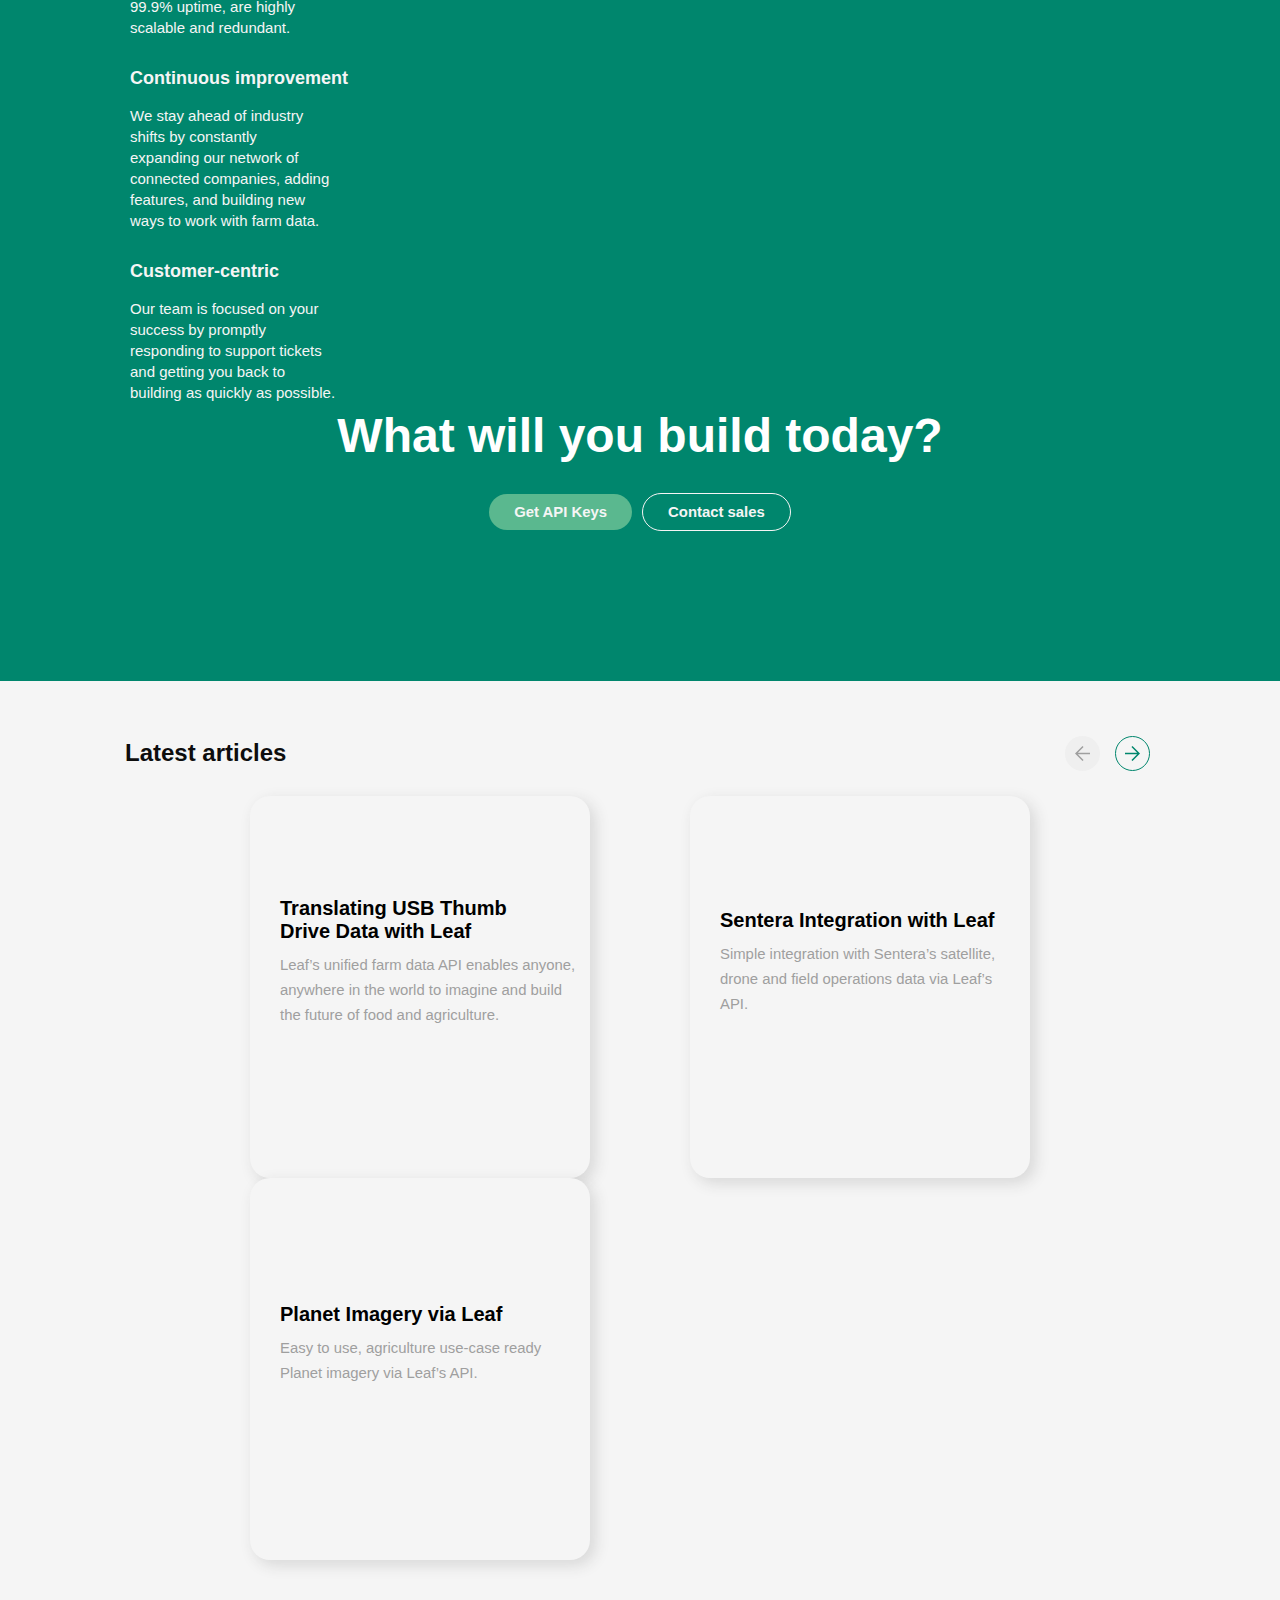
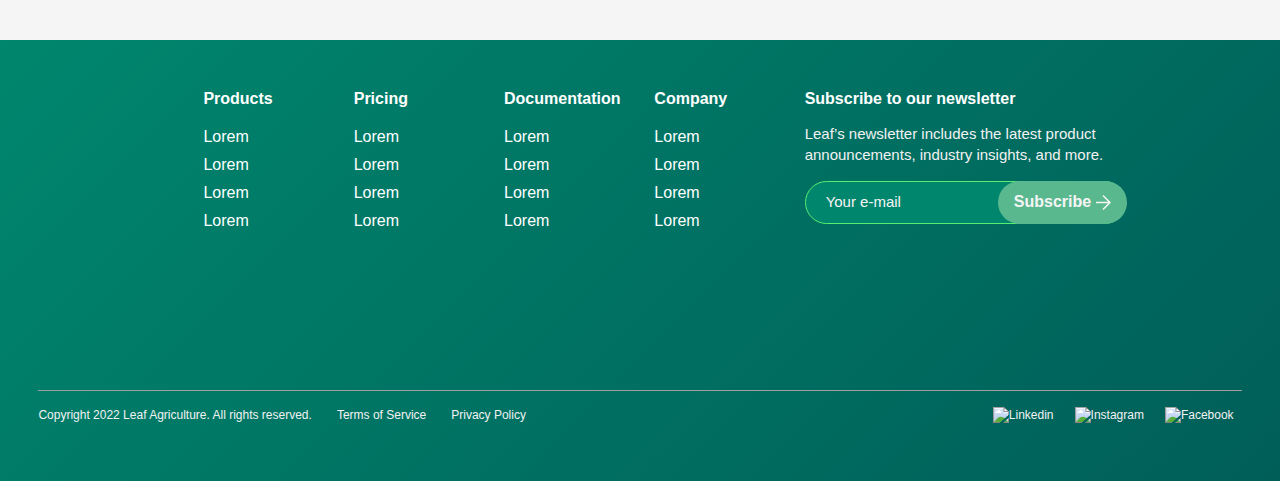
==== commit e27046e5: "responsive homepage" ====
--- a/index.html
+++ b/index.html
@@ -7,7 +7,7 @@
   <meta name="viewport" content="width=device-width, initial-scale=1.0">
   <title>Leaf | Unified farm data API</title>
   <link rel="stylesheet" href="css/style.css">
-  <script src="script.js" defer></script>
+  <script src="js/script.js" defer></script>
 </head>
 
 <body>
@@ -17,8 +17,10 @@
       <img src="images/logo.svg" alt="Leaf">
     </div>
     <!-- Links -->
-    <nav aria-label="primary">
-      <ul class="nav-bar">
+    <nav id="nav" aria-label="primary">
+      <!-- Hamburguer Menu -->
+      <button aria-label="Open menu" id="btn-mobile" aria-haspopup="true" aria-controls="menu" aria-expanded="false">Menu<span id="hamburguer"></span></button>
+      <ul class="nav-bar" id="menu" role="menu">
         <li class="nav-bar_item dropdown"><a class="header-links" href="#">Products</a>
           <ul class="project">
             <div class="drop-content gap-drop">
@@ -39,7 +41,7 @@
               <img src="images/drop-products-03.png" alt="">
               <div class="drop-text">
                 <li><a href="#">Field Management Data</a></li>
-                <p>Boundaries, Management, Soil analisys, Prescriptions</p>
+                <p>Boundaries, Managem  ent, Soil analisys, Prescriptions</p>
               </div>
             </div>
           </ul>
@@ -93,36 +95,37 @@
   <!-- CALL TO ACTION -->
   <main class="intro">
     <div>
-      <p class="teste">+250K acres represented</p>
+      <p class="intro-tag">+250K acres represented</p>
       <h1>
         Build with farm<br />data <span class="faster">faster</span><span class="x-typed-cursor">|</span>
       </h1>
-      <p class="intro-sub">
-        Use Leaf to build and scale products,<br>applications and services.
-      </p>
-
-          <a class="green-btn" href="#">Start now
-            <svg class="arrow-start" width="15" height="15" viewBox="0 0 15 15" fill="none" xmlns="http://www.w3.org/2000/svg">
-              <path fill-rule="evenodd" clip-rule="evenodd" d="M12.1402 6.75302L6.44361 1.05639L7.5 0L15 7.5L7.5 15L6.44361 13.9436L12.1402 8.24698H0V6.75302h32.1402Z" fill="#F5F5F5" />
-            </svg>
-          </a>
-
-        <a class="sales-btn" href="">Contact sales</a>
-
+      <p class="intro-sub">Use Leaf to build and scale products,<br>applications and services.</p>
+        <a class="green-btn green-btnMB" href="#">Start now
+          <svg class="arrow-start" width="15" height="15" viewBox="0 0 15 15" fill="none" xmlns="http://www.w3.org/2000/svg">
+            <path fill-rule="evenodd" clip-rule="evenodd" d="M12.1402 6.75302L6.44361 1.05639L7.5 0L15 7.5L7.5 15L6.44361 13.9436L12.1402 8.24698H0V6.75302h32.1402Z" fill="#F5F5F5" />
+          </svg>
+        </a>
+        <a class="sales-btn green-btnMB" href="">Contact sales</a>
     </div>
     <img src="images/leaf-product.png" alt="" />
     <!-- <video src="videos/leaf-product.mov"></video> -->
   </main>
   <!-- CLIENTS -->
   <section class="clients-section">
-    <div>
+    <div class="clients-scroll">
       <p class="trusted">Trusted by</p>
-      <img class="clients" src="images/clients.png" alt="" />
+      <div class="clients">
+        <img src="images/clients/01-client.svg" alt="">
+        <img src="images/clients/02-client.svg" alt="">
+        <img src="images/clients/03-client.svg" alt="">
+        <img src="images/clients/04-client.svg" alt="">
+        <img src="images/clients/05-client.svg" alt="">
+      </div>
       <div class="seemore-area3">
         <a class="seemore-btn3" href="">See Customer Stories</a>
         <svg width="15" height="16" viewBox="0 0 15 16" fill="none" xmlns="http://www.w3.org/2000/svg">
           <path fill-rule="evenodd" clip-rule="evenodd" d="M12.1402 7.25302L6.44361 1.55639L7.5 0.5L15 8L7.5 15.5L6.44361 14.4436L12.1402 8.74698H0V7.25302H12.1402Z" fill="#00866D"/>
-          </svg>
+        </svg>
       </div>
     </div>
   </section>
@@ -218,17 +221,16 @@
   </section>
   <!-- FIELD BOUNDARIES -->
   <section class="field-section field-background">
-    <!-- <img src="images/field-background.png" alt=""> -->
     <img src="images/field-boundaries.png" alt="" />
     <div class="field-text">
       <p class="product-name">Field Boundaries</p>
       <h2>
-        Sync field<br>boundaries
+        Retrieve and sync<br><span class="green-word2">field boundaries</span><br>across platforms
       </h2>
       <p class="product-sub-field">
         Import, export, manage and sync field<br>boundaries across 120+ platforms.
       </p>
-      <div class="seemore-area">
+      <div class="seemore-area seemore-areaMB">
         <a class="seemore-btn" href="">Learn more</a>
         <svg width="15" height="16" viewBox="0 0 15 16" fill="none" xmlns="http://www.w3.org/2000/svg">
           <path fill-rule="evenodd" clip-rule="evenodd" d="M12.1402 7.25302L6.44361 1.55639L7.5 0.5L15 8L7.5 15.5L6.44361 14.4436L12.1402 8.74698H0V7.25302H12.1402Z" fill="#00866D"/>
@@ -241,7 +243,8 @@
     <div class="imagery-1fr">
       <p class="product-name">Imagery</p>
       <h2 class="white-word">
-        Integrate<br><span class="green-word2">imagery</span>
+        Integrate <span class="green-word2">imagery</span><br>
+        from many sources<br>in one format
       </h2>
       <p class="product-sub-white">
         Sync standardized and aggregated satellite and<br>drone imagery from all your preferred providers.
@@ -315,7 +318,7 @@
     </div>
   </section>
   <!-- TECHNOLOGY FIRST -->
-  <section>
+  <section class="tech-first-bg">
     <div class="tech-first">
       <h3>A technology-first approach to farm data</h3>
       <img src="images/tech-first.png" alt="">
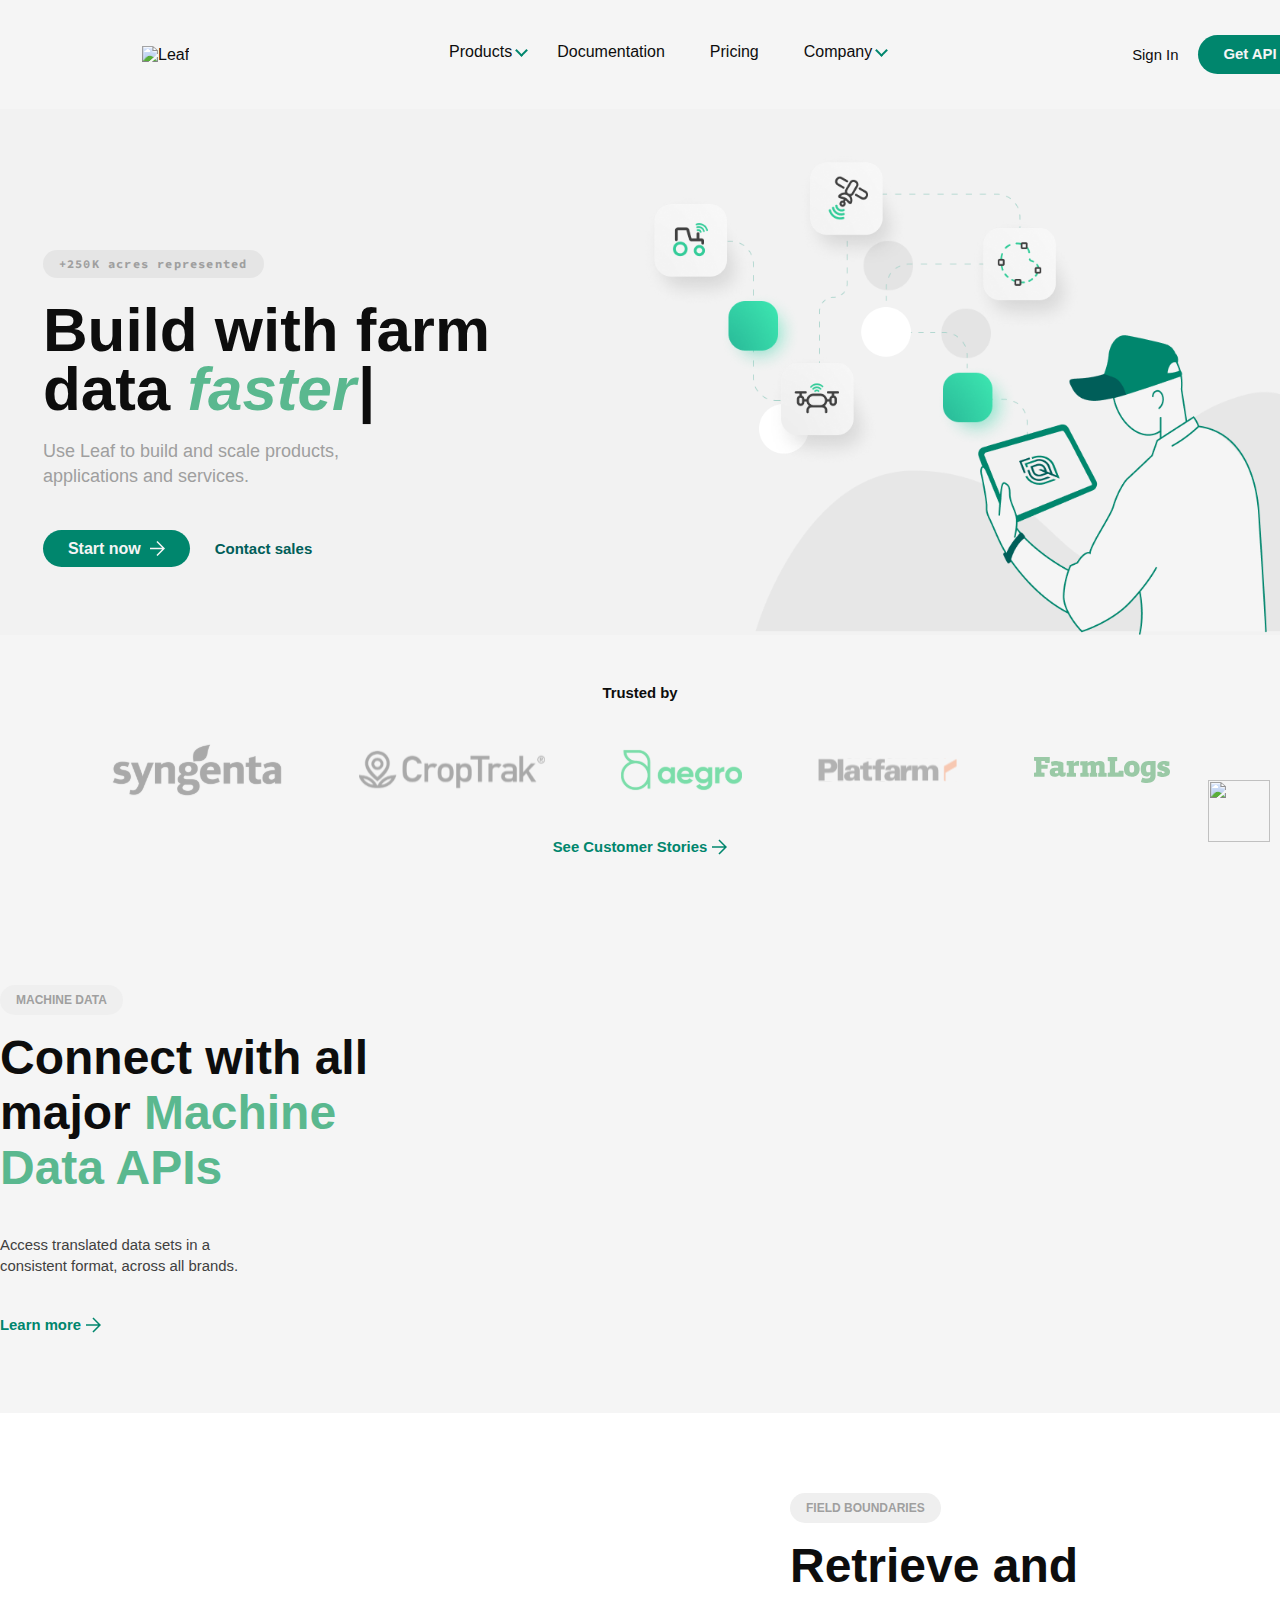
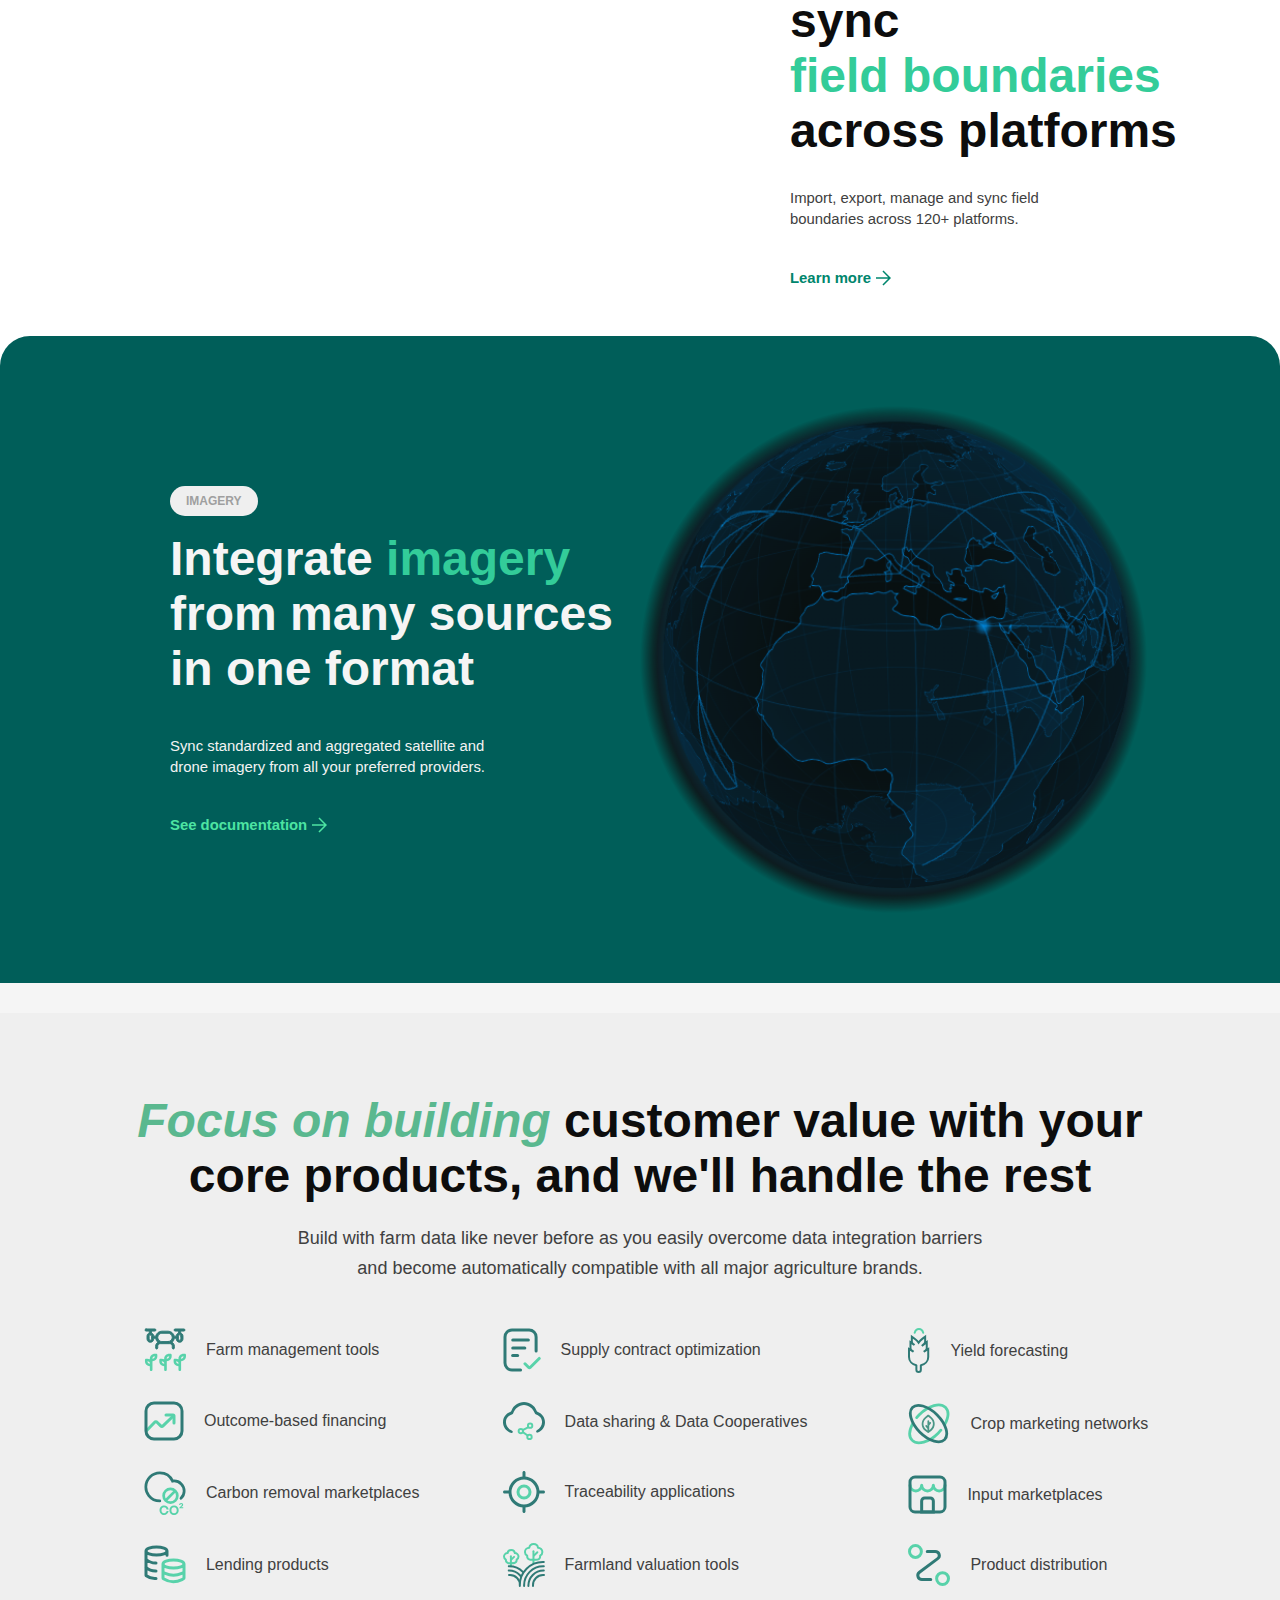
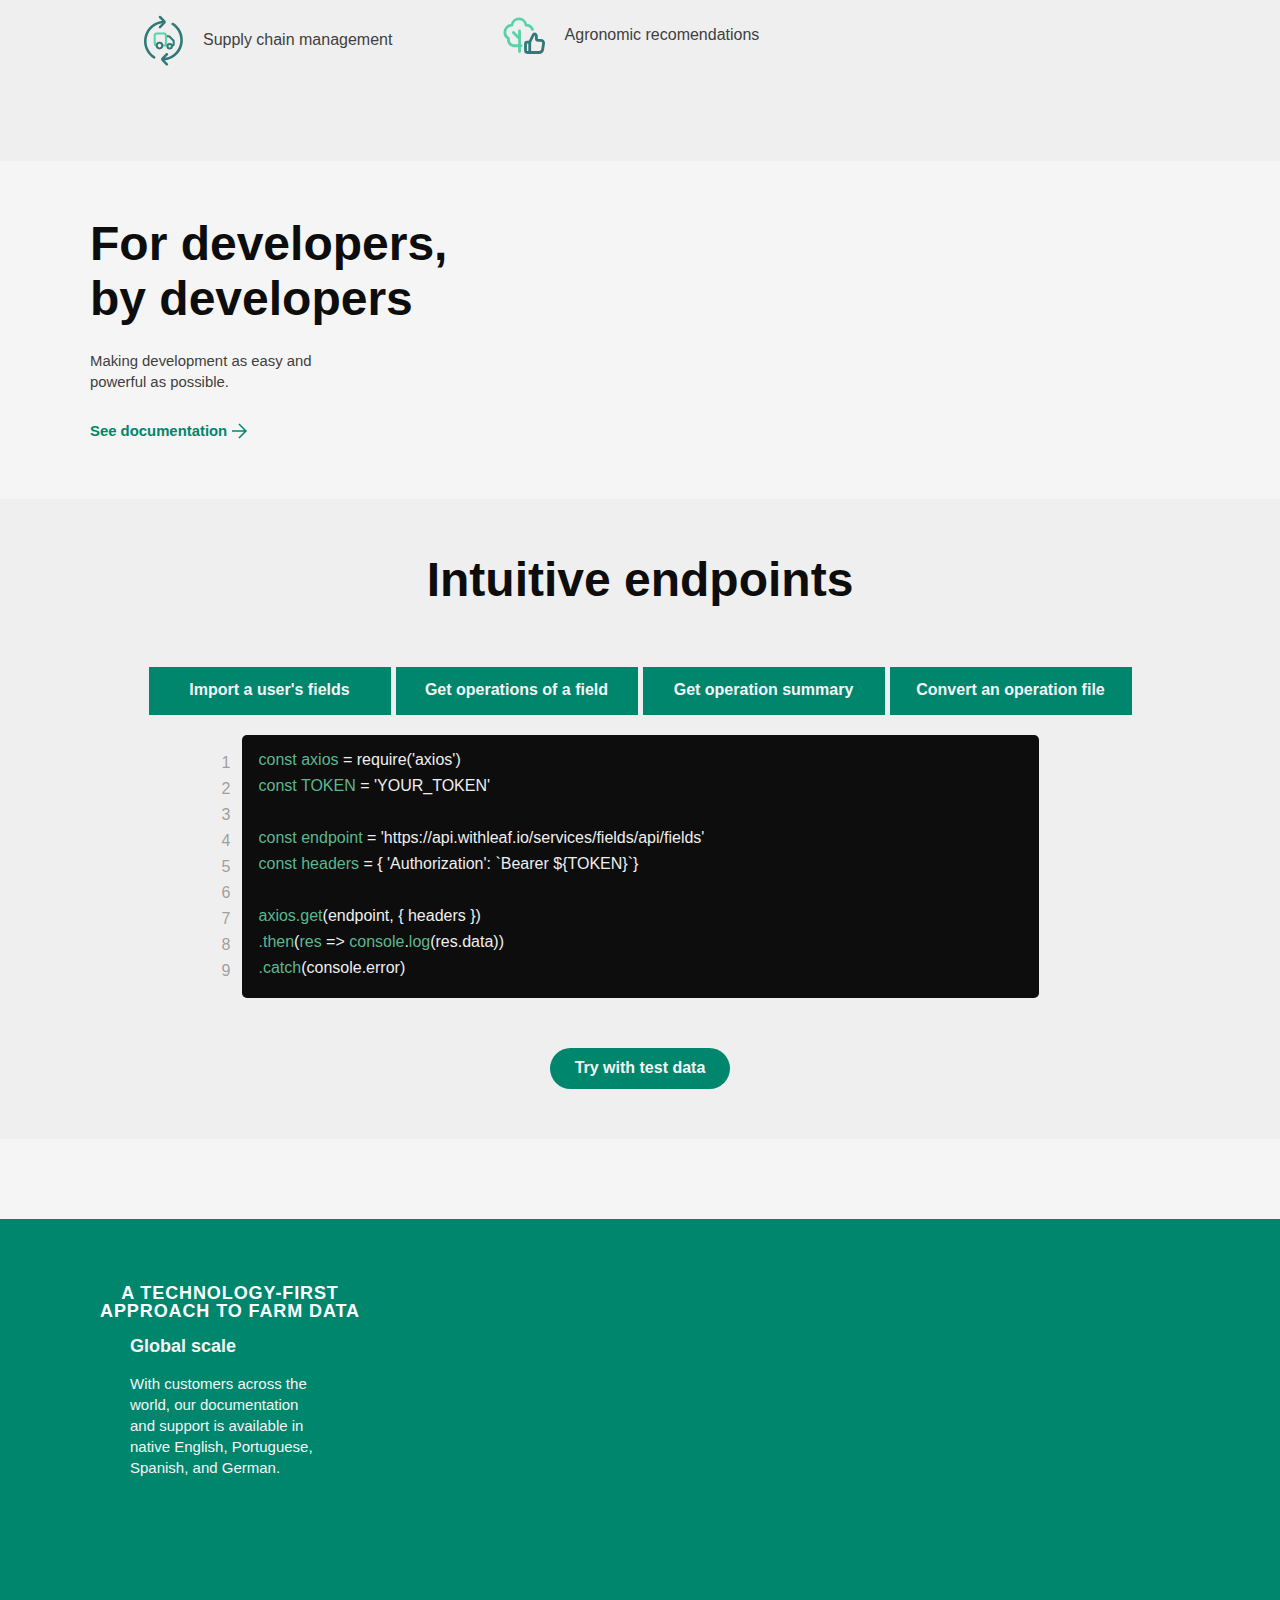
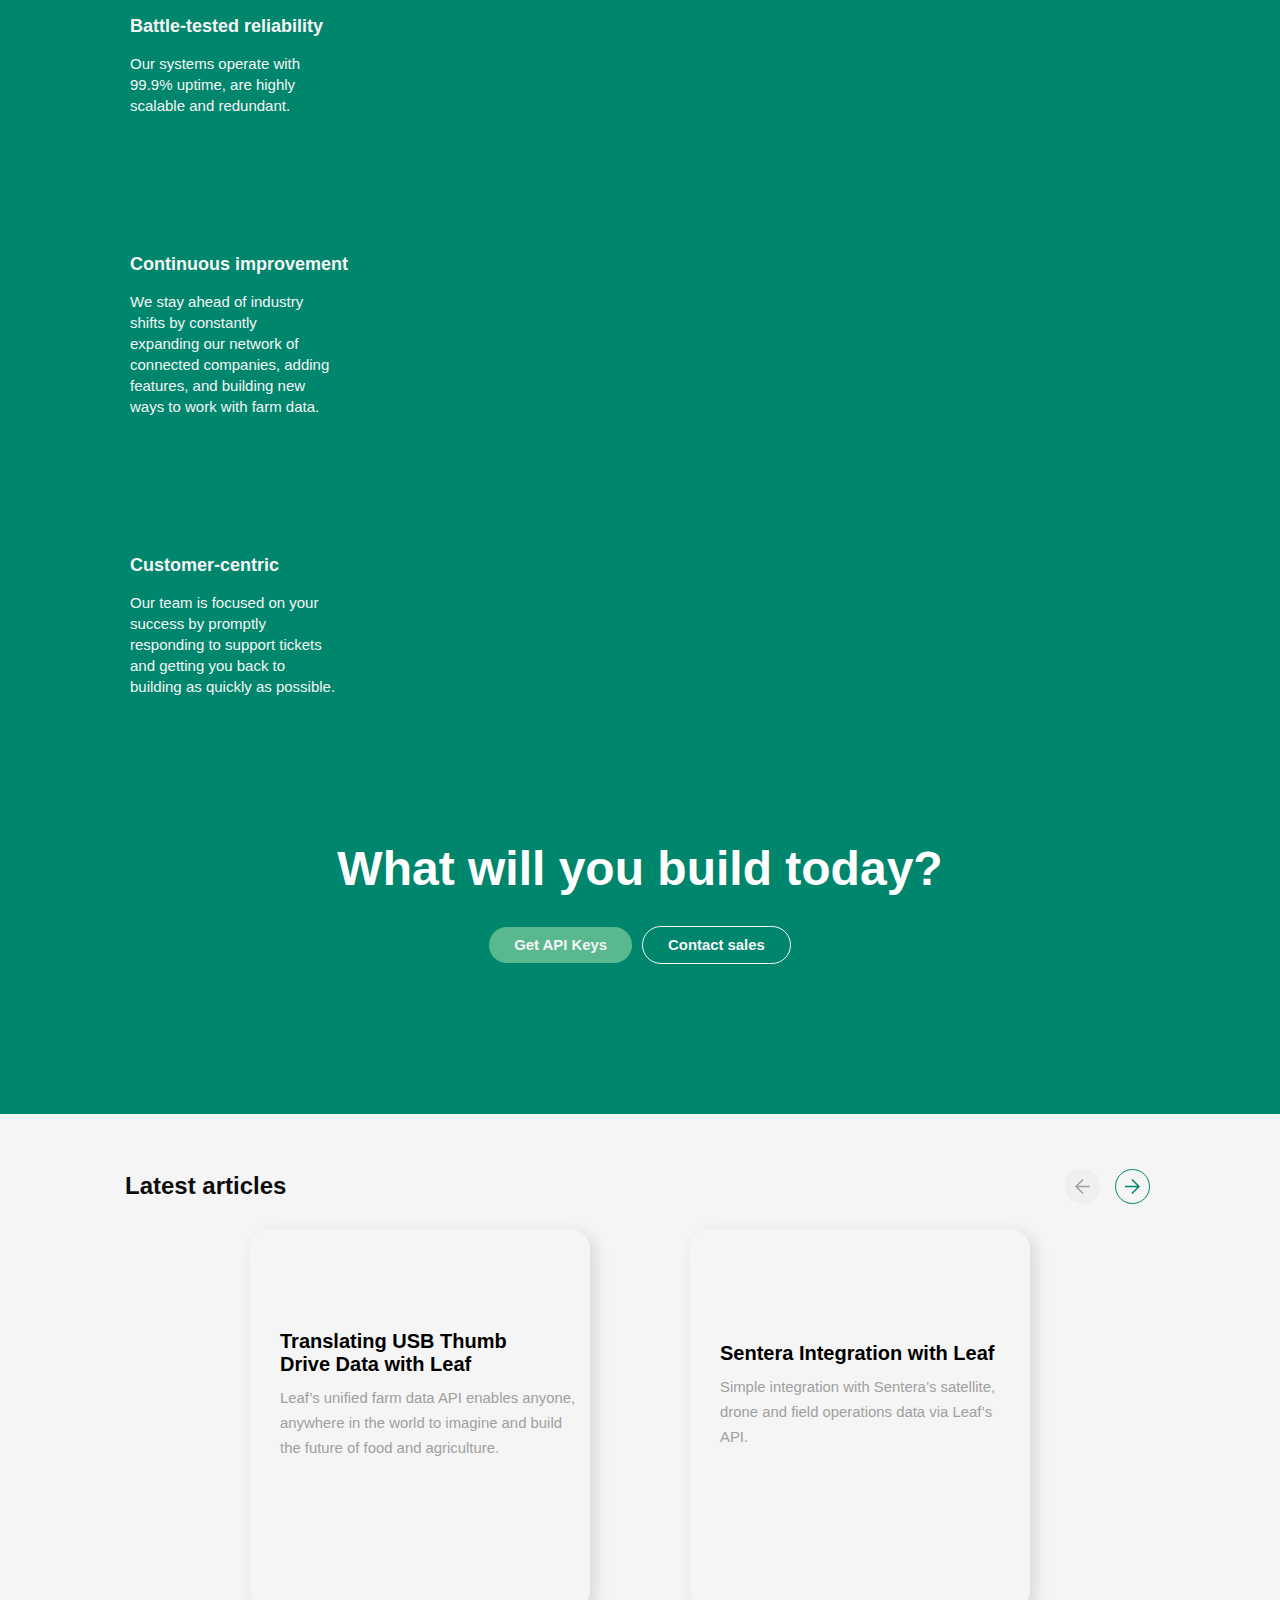
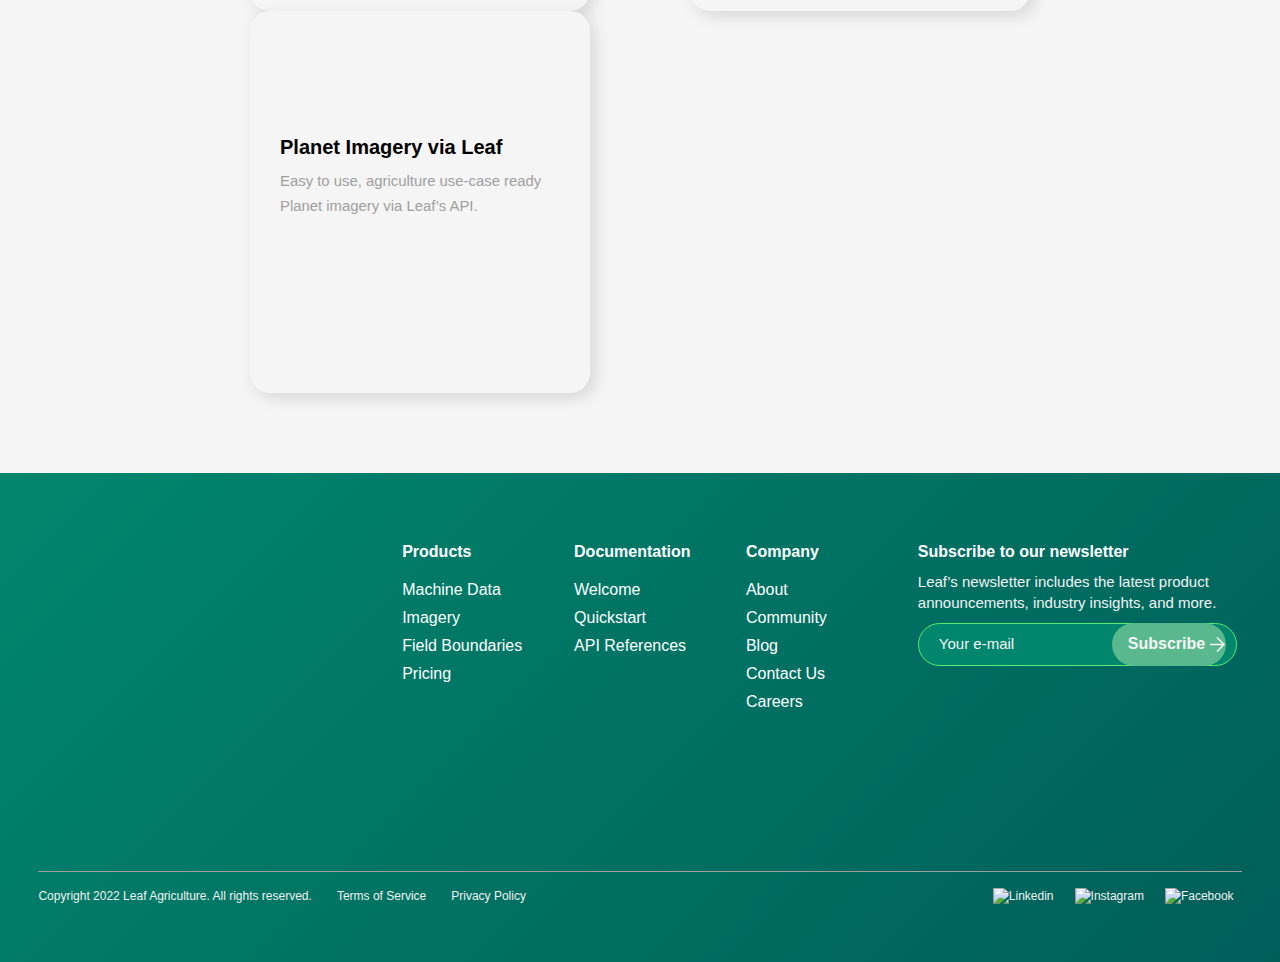
==== commit 87b62065: "footer update and responsive homepage" ====
--- a/index.html
+++ b/index.html
@@ -129,77 +129,6 @@
       </div>
     </div>
   </section>
-  <!-- LEAF VALUES -->
-  <section class="values-section">
-    <h2 class="values-tittle"><span class="green-word"><i>Focus on building</i></span> customer value with your<br>core products, and we'll handle the rest</h2>
-    <p class="values-sub">Build with farm data like never before as you easily overcome data integration barriers<br>and become automatically compatible with all major agriculture brands.</p>
-    <div class="values-grid">
-      <div class="values-col">
-        <div class="values-content">
-          <img class="values-logo" src="images/values/01.svg" alt="">
-          <p class="values-text">Farm management tools</p>
-        </div>
-        <div class="values-content">
-          <img class="values-logo" src="images/values/02.svg" alt="">
-          <p class="values-text">Outcome-based financing</p>
-        </div>
-        <div class="values-content">
-          <img class="values-logo" src="images/values/03.svg" alt="">
-          <p class="values-text">Carbon removal marketplaces</p>
-        </div>
-        <div class="values-content">
-          <img class="values-logo" src="images/values/04.svg" alt="">
-          <p class="values-text">Lending products</p>
-        </div>
-        <div class="values-content">
-          <img class="values-logo" src="images/values/05.svg" alt="">
-          <p class="values-text">Supply chain management</p>
-        </div>
-      </div>
-
-      <div class="values-col">
-        <div class="values-content">
-          <img class="values-logo" src="images/values/06.svg" alt="">
-          <p class="values-text">Supply contract optimization</p>
-        </div>
-        <div class="values-content">
-          <img class="values-logo" src="images/values/07.svg" alt="">
-          <p class="values-text">Data sharing & Data Cooperatives</p>
-        </div>      
-        <div class="values-content">
-          <img class="values-logo" src="images/values/08.svg" alt="">
-          <p class="values-text">Traceability applications</p>
-        </div>
-        <div class="values-content">
-          <img class="values-logo" src="images/values/09.svg" alt="">
-          <p class="values-text">Farmland valuation tools</p>
-        </div>
-        <div class="values-content">
-          <img class="values-logo" src="images/values/10.svg" alt="">
-          <p class="values-text">Agronomic recomendations</p>
-        </div>
-      </div>
-
-      <div class="values-col">
-        <div class="values-content">
-          <img class="values-logo" src="images/values/11.svg" alt="">
-          <p class="values-text">Yield forecasting</p>
-        </div>      
-        <div class="values-content">
-          <img class="values-logo" src="images/values/12.svg" alt="">
-          <p class="values-text">Crop marketing networks</p>
-        </div>
-        <div class="values-content">
-          <img class="values-logo" src="images/values/13.svg" alt="">
-          <p class="values-text">Input marketplaces</p>
-        </div>
-        <div class="values-content">
-          <img class="values-logo" src="images/values/14.svg" alt="">
-          <p class="values-text">Product distribution</p>
-        </div>
-      </div>
-    </div>
-  </section>
   <!-- MACHINE DATA -->
   <section class="machine-section">
     <div>
@@ -258,6 +187,77 @@
     </div>
     <img src="images/imagery.png" alt="" />
   </section>
+    <!-- LEAF VALUES -->
+    <section class="values-section">
+      <h2 class="values-tittle"><span class="green-word"><i>Focus on building</i></span> customer value with your<br>core products, and we'll handle the rest</h2>
+      <p class="values-sub">Build with farm data like never before as you easily overcome data integration barriers<br>and become automatically compatible with all major agriculture brands.</p>
+      <div class="values-grid">
+        <div class="values-col">
+          <div class="values-content">
+            <img class="values-logo" src="images/values/01.svg" alt="">
+            <p class="values-text">Farm management tools</p>
+          </div>
+          <div class="values-content">
+            <img class="values-logo" src="images/values/02.svg" alt="">
+            <p class="values-text">Outcome-based financing</p>
+          </div>
+          <div class="values-content">
+            <img class="values-logo" src="images/values/03.svg" alt="">
+            <p class="values-text">Carbon removal marketplaces</p>
+          </div>
+          <div class="values-content">
+            <img class="values-logo" src="images/values/04.svg" alt="">
+            <p class="values-text">Lending products</p>
+          </div>
+          <div class="values-content">
+            <img class="values-logo" src="images/values/05.svg" alt="">
+            <p class="values-text">Supply chain management</p>
+          </div>
+        </div>
+  
+        <div class="values-col">
+          <div class="values-content">
+            <img class="values-logo" src="images/values/06.svg" alt="">
+            <p class="values-text">Supply contract optimization</p>
+          </div>
+          <div class="values-content">
+            <img class="values-logo" src="images/values/07.svg" alt="">
+            <p class="values-text">Data sharing & Data Cooperatives</p>
+          </div>      
+          <div class="values-content">
+            <img class="values-logo" src="images/values/08.svg" alt="">
+            <p class="values-text">Traceability applications</p>
+          </div>
+          <div class="values-content">
+            <img class="values-logo" src="images/values/09.svg" alt="">
+            <p class="values-text">Farmland valuation tools</p>
+          </div>
+          <div class="values-content">
+            <img class="values-logo" src="images/values/10.svg" alt="">
+            <p class="values-text">Agronomic recomendations</p>
+          </div>
+        </div>
+  
+        <div class="values-col">
+          <div class="values-content">
+            <img class="values-logo" src="images/values/11.svg" alt="">
+            <p class="values-text">Yield forecasting</p>
+          </div>      
+          <div class="values-content">
+            <img class="values-logo" src="images/values/12.svg" alt="">
+            <p class="values-text">Crop marketing networks</p>
+          </div>
+          <div class="values-content">
+            <img class="values-logo" src="images/values/13.svg" alt="">
+            <p class="values-text">Input marketplaces</p>
+          </div>
+          <div class="values-content">
+            <img class="values-logo" src="images/values/14.svg" alt="">
+            <p class="values-text">Product distribution</p>
+          </div>
+        </div>
+      </div>
+    </section>
   <!-- FOR DEVELOPERS -->
   <section class="dev-section">
     <div>
@@ -393,51 +393,46 @@
   </section>
   <!-- FOOTER -->
   <footer>
-    <div class="container-footer">
-      <div class="row-footer">
-        <img class="logo-footer" src="images/logo-footer.svg" alt="">
-
-        <div class="footer-col">
+    <div class="footer-container">
+      <div class="footer-grid">
+
+        <div class="footer-col footer-col1">
+          <a href="#">
+            <img class="footer-logo" src="images/logo-footer.svg" alt="">
+          </a>          
+        </div>
+
+        <div class="footer-col footer-col2">
           <h4>Products</h4>
           <ul>
-            <li><a href="">Lorem</a></li>
-            <li><a href="">Lorem</a></li>
-            <li><a href="">Lorem</a></li>
-            <li><a href="">Lorem</a></li>
-          </ul>
-        </div>
-
-        <div class="footer-col">
-          <h4>Pricing</h4>
-          <ul>
-            <li><a href="">Lorem</a></li>
-            <li><a href="">Lorem</a></li>
-            <li><a href="">Lorem</a></li>
-            <li><a href="">Lorem</a></li>
-          </ul>
-        </div>
-
-        <div class="footer-col">
+            <li><a href="">Machine Data</a></li>
+            <li><a href="">Imagery</a></li>
+            <li><a href="">Field Boundaries</a></li>
+            <li><a href="">Pricing</a></li>
+          </ul>
+        </div>
+
+        <div class="footer-col footer-col3">
           <h4>Documentation</h4>
           <ul>
-            <li><a href="">Lorem</a></li>
-            <li><a href="">Lorem</a></li>
-            <li><a href="">Lorem</a></li>
-            <li><a href="">Lorem</a></li>
-          </ul>
-        </div>
-
-        <div class="footer-col">
+            <li><a href="">Welcome</a></li>
+            <li><a href="">Quickstart</a></li>
+            <li><a href="">API References</a></li>
+          </ul>
+        </div>
+
+        <div class="footer-col footer-col4">
           <h4>Company</h4>
           <ul>
-            <li><a href="">Lorem</a></li>
-            <li><a href="">Lorem</a></li>
-            <li><a href="">Lorem</a></li>
-            <li><a href="">Lorem</a></li>
-          </ul>
-        </div>
-
-        <div class="footer-col last-col">
+            <li><a href="">About</a></li>
+            <li><a href="">Community</a></li>
+            <li><a href="">Blog</a></li>
+            <li><a href="">Contact us</a></li>
+            <li><a href="">Careers</a></li>
+          </ul>
+        </div>
+
+        <div class="footer-col footer-col5">
           <h4>Subscribe to our newsletter</h4>
           <p>Leaf’s newsletter includes the latest product<br>announcements, industry insights, and more.</p>
           <div class="form-sub">
@@ -449,7 +444,7 @@
         </div>
       </div>
       <!-- End Footer -->
-      <hr class="div-footer">
+      <hr class="footer-hr">
       <div class="end-footer">
         <div class="end-footer-items">
           <p>Copyright 2022 Leaf Agriculture. All rights reserved.</p>
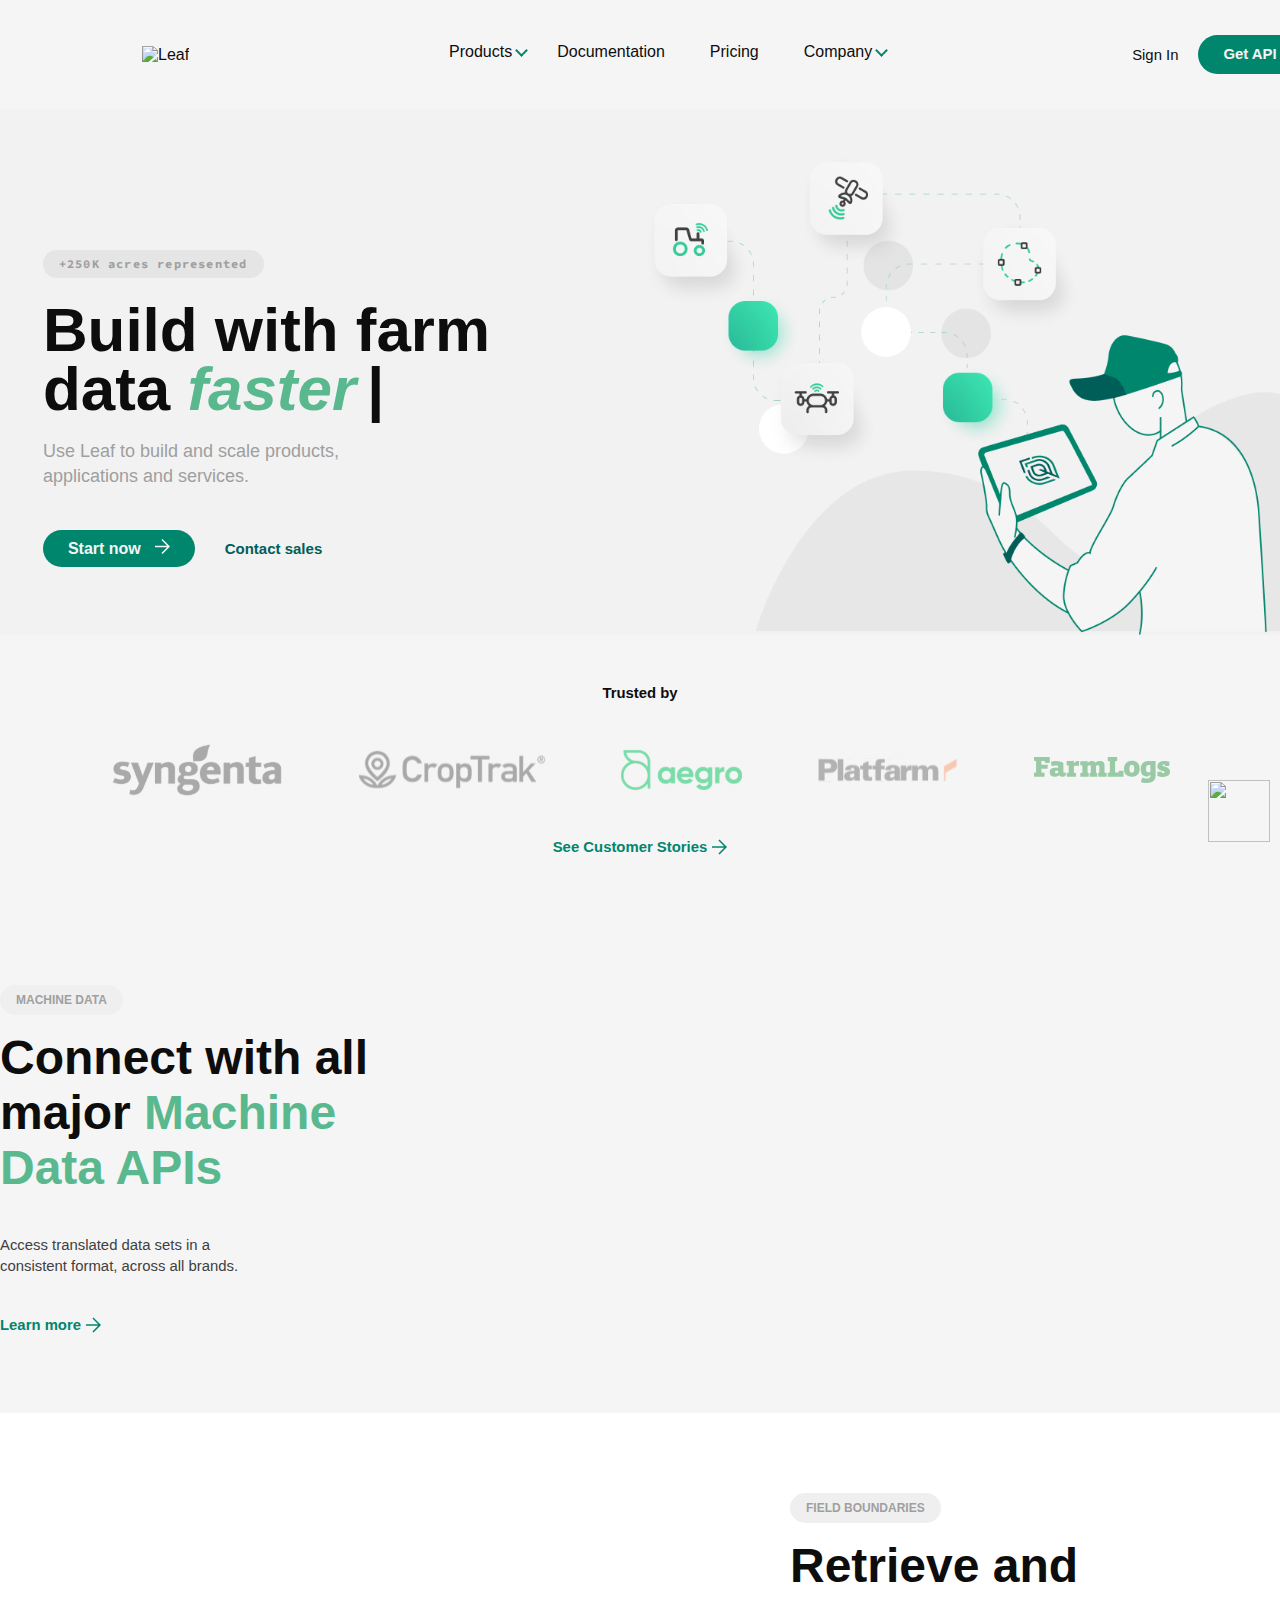
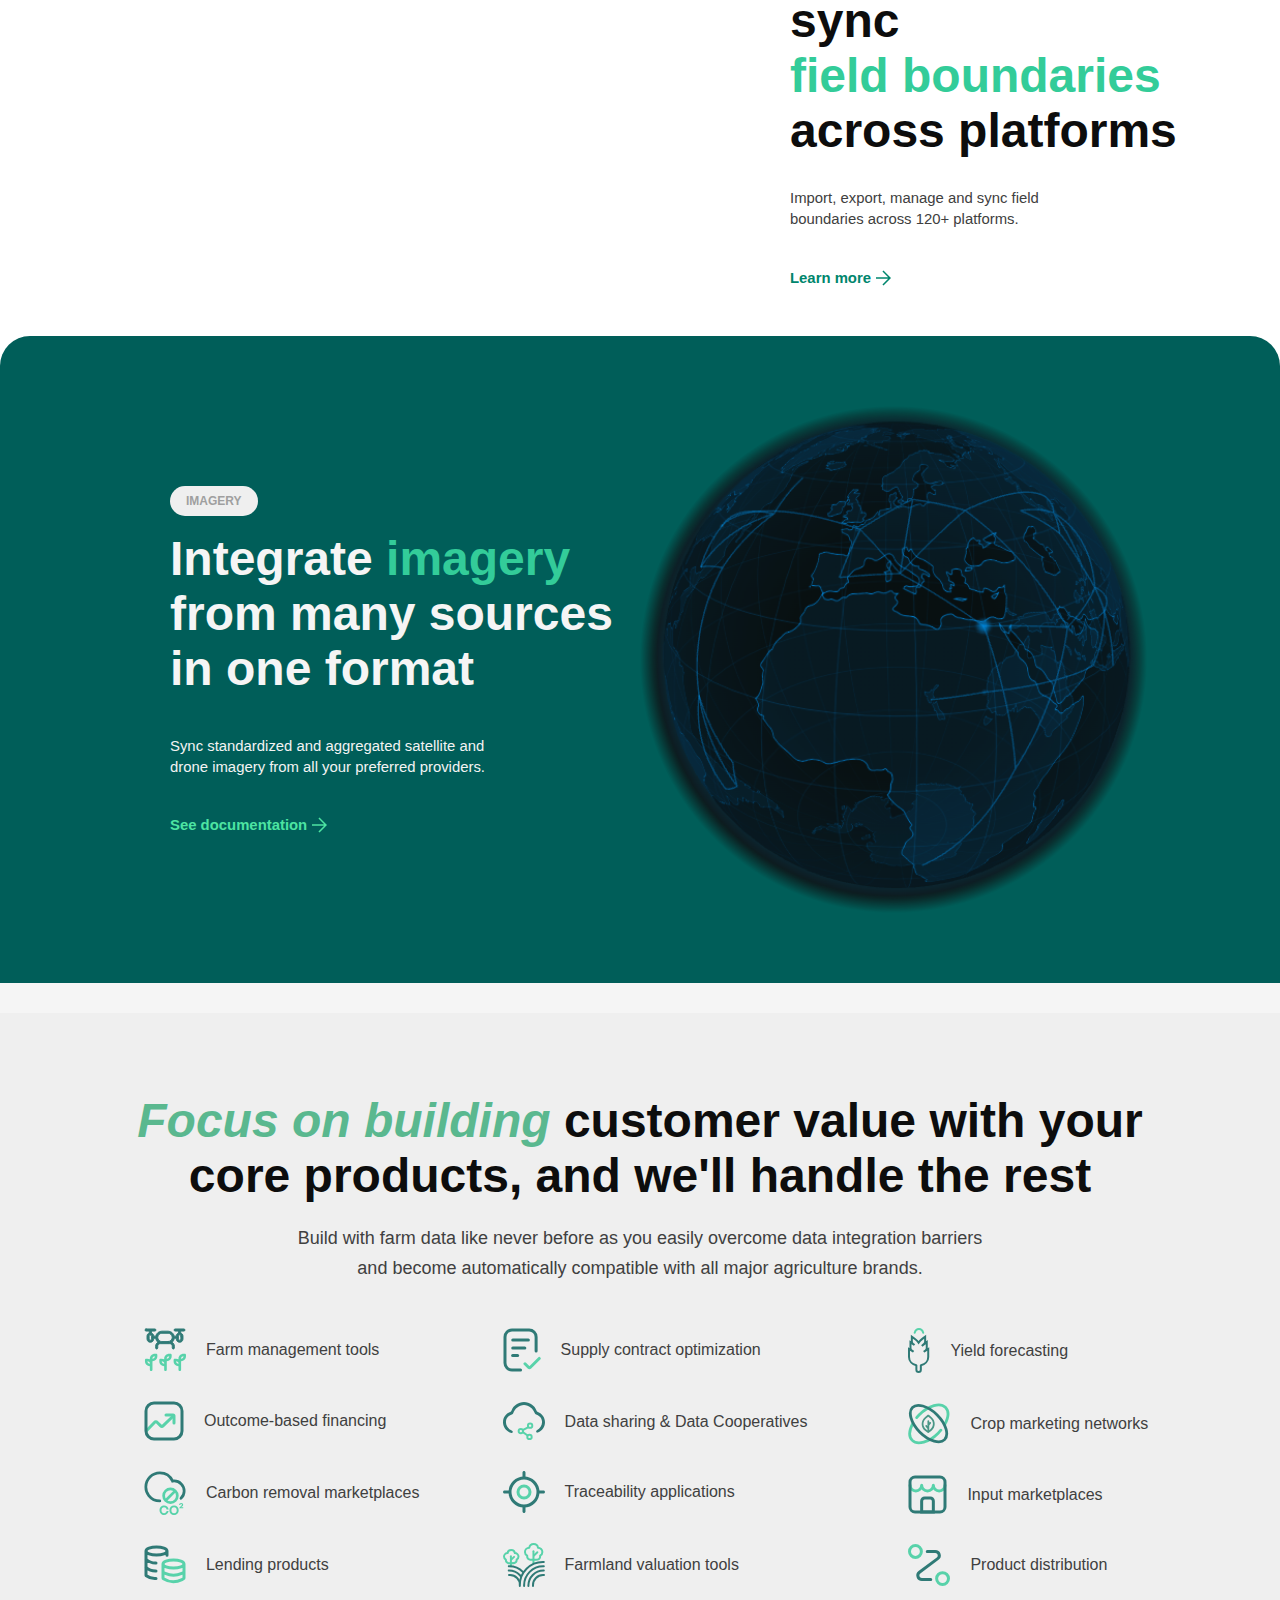
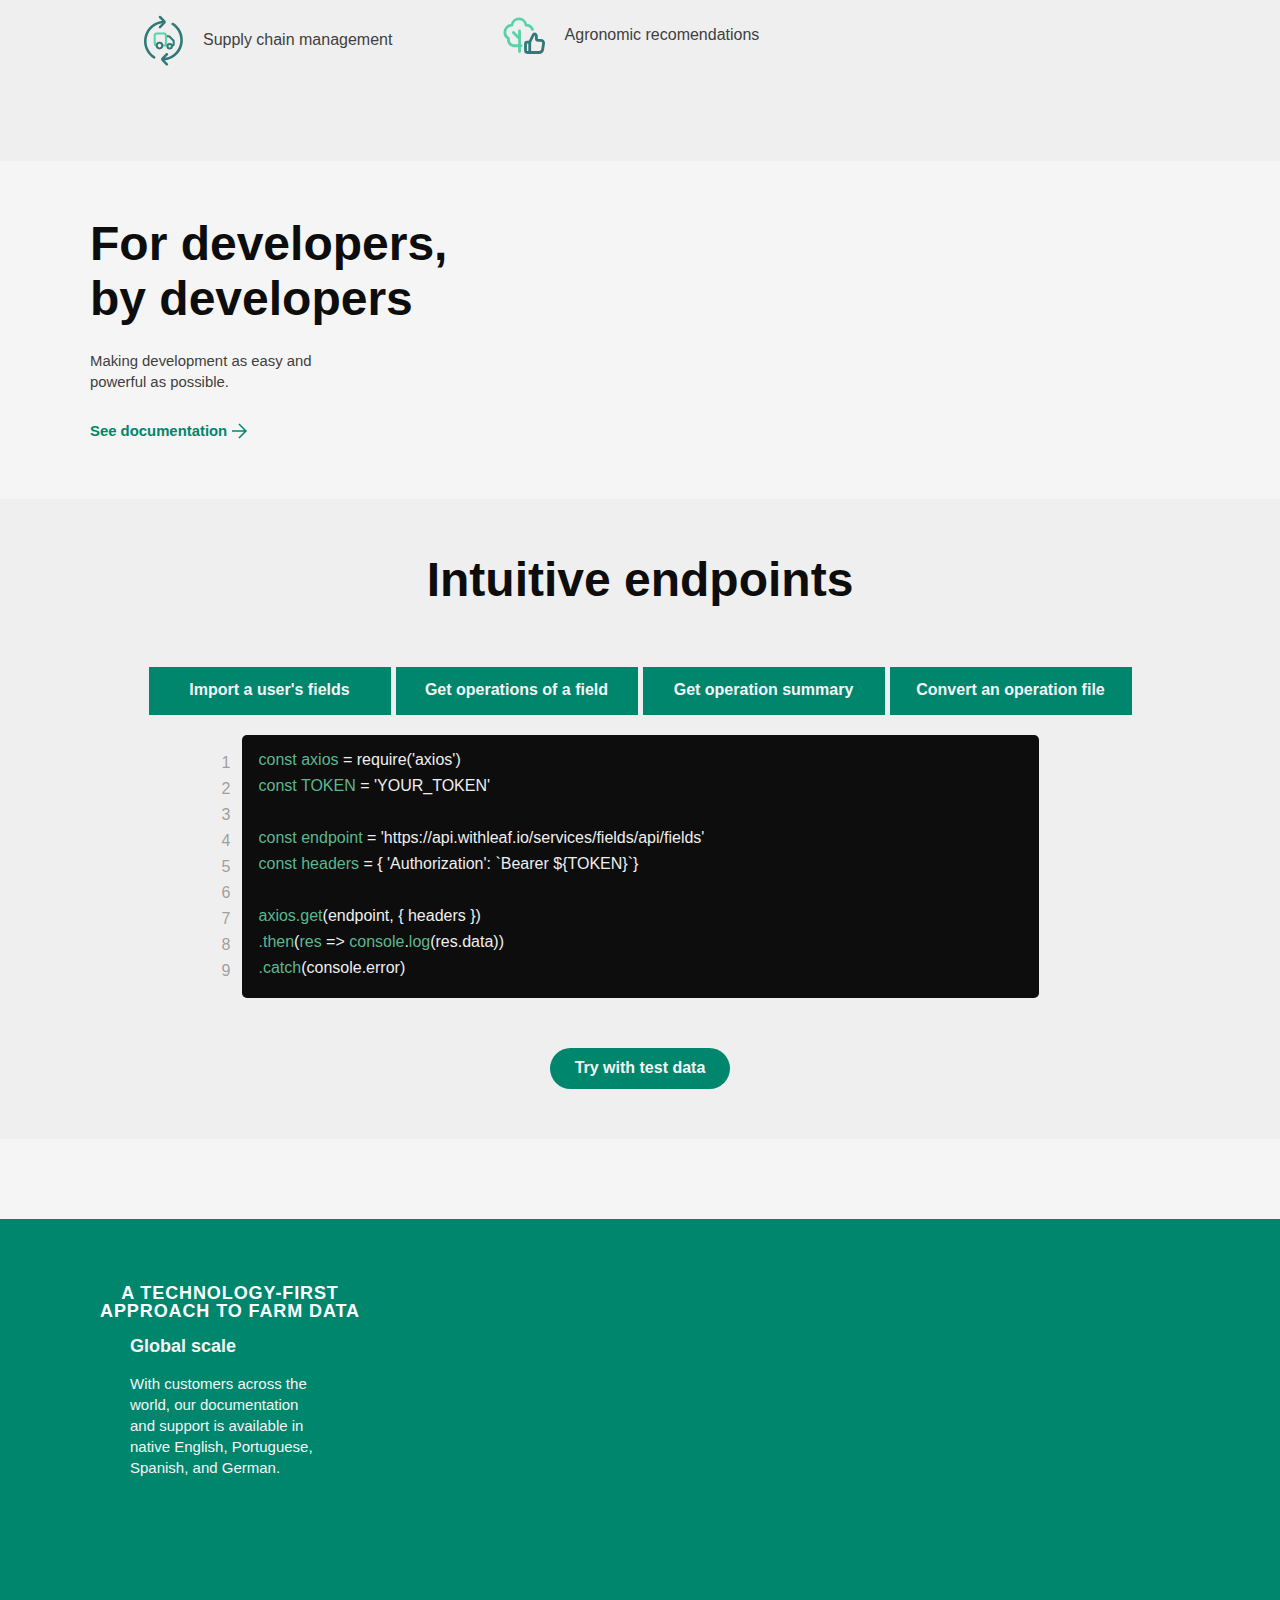
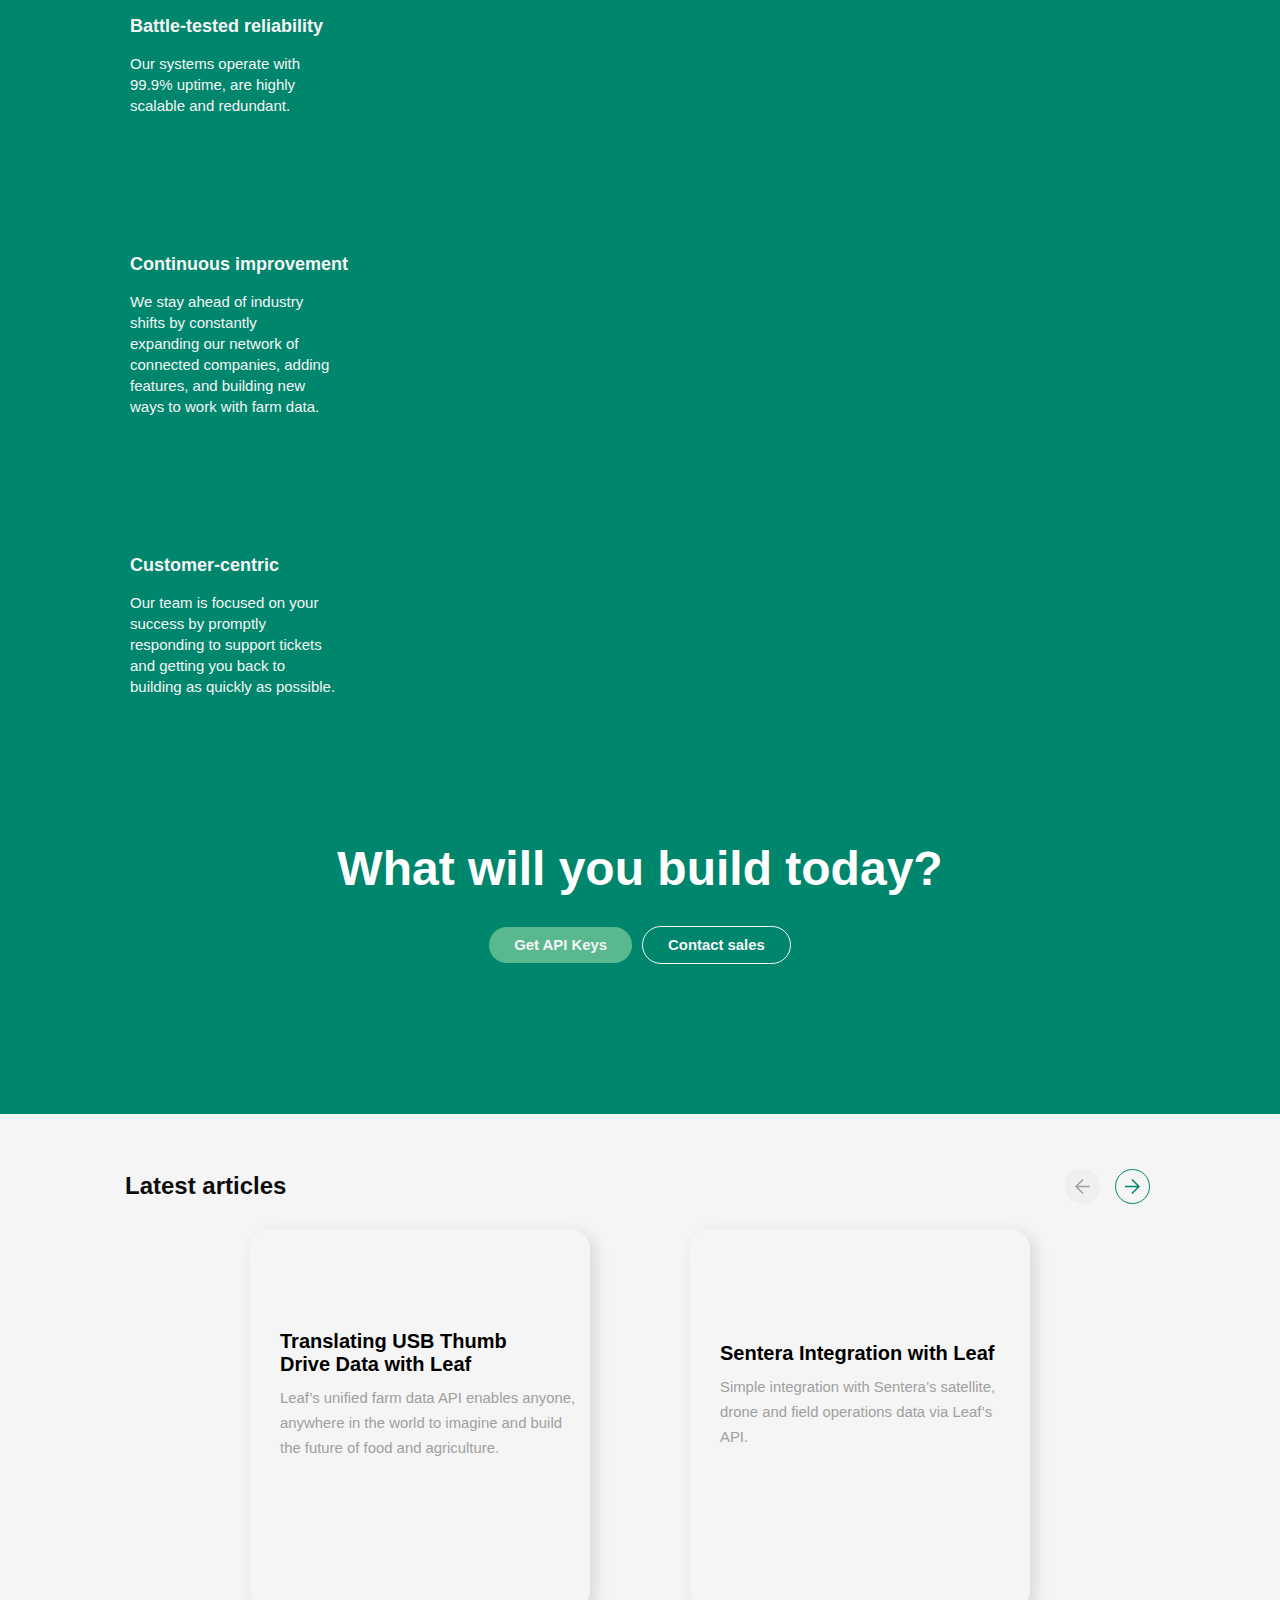
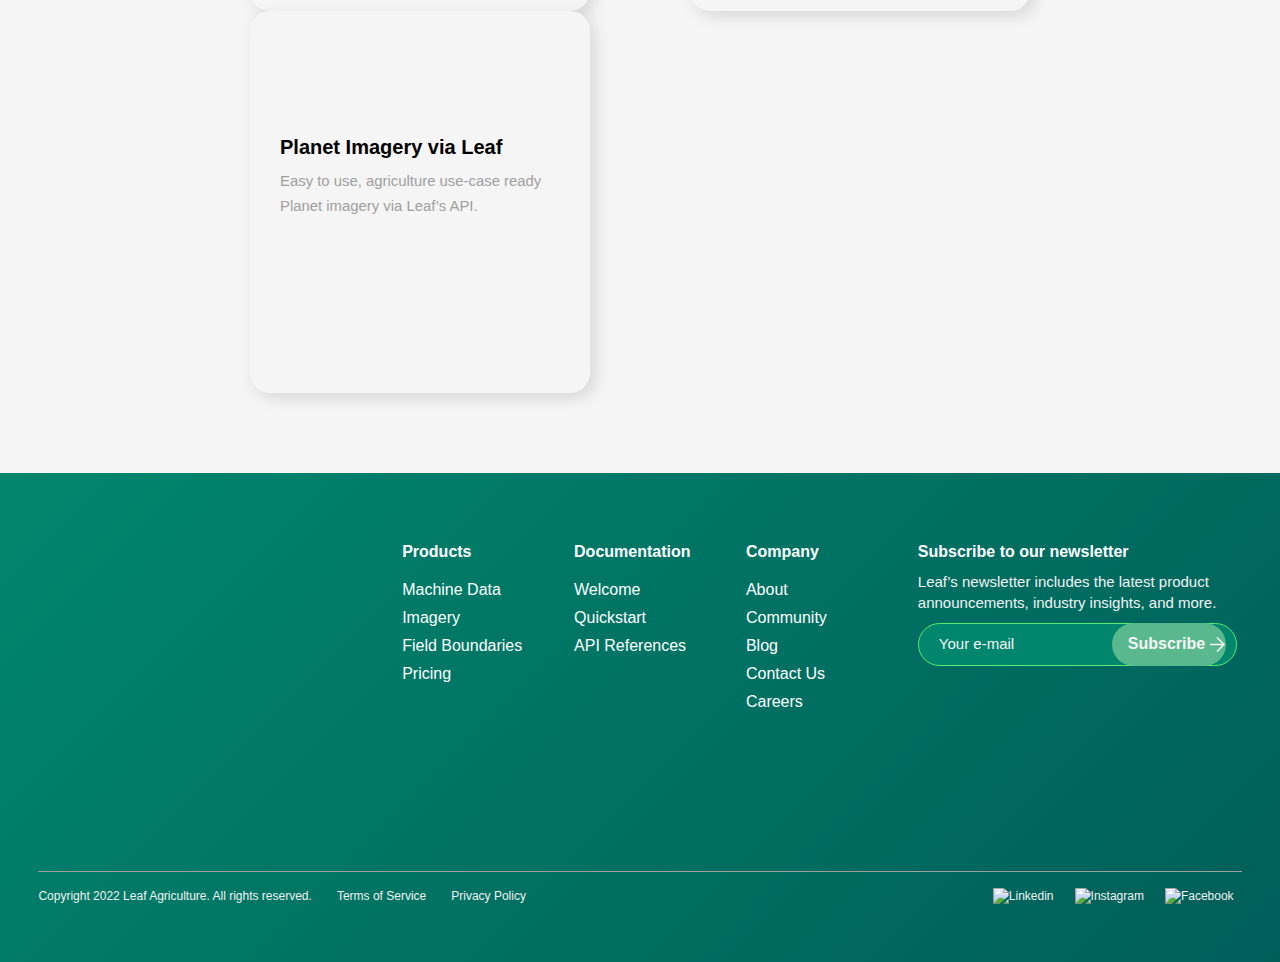
==== commit a5507732: "first version before react" ====
--- a/index.html
+++ b/index.html
@@ -20,9 +20,13 @@
     <nav id="nav" aria-label="primary">
       <!-- Hamburguer Menu -->
       <button aria-label="Open menu" id="btn-mobile" aria-haspopup="true" aria-controls="menu" aria-expanded="false">Menu<span id="hamburguer"></span></button>
+
       <ul class="nav-bar" id="menu" role="menu">
         <li class="nav-bar_item dropdown"><a class="header-links" href="#">Products</a>
-          <ul class="project">
+
+          <ul class="project products-col">
+            <p class="products">Products</p>
+
             <div class="drop-content gap-drop">
               <img src="images/drop-products-01.png" alt="">
               <div class="drop-text">
@@ -30,6 +34,7 @@
                 <p>Machinery info, Field operations summary, Irrigation, Individual File Translation</p>
               </div>
             </div>
+
             <div class="drop-content gap-drop">
               <img src="images/drop-products-02.png" alt="">
               <div class="drop-text">
@@ -37,15 +42,28 @@
                 <p>Satellites, layers upload, drones</p>
               </div>
             </div>
+
             <div class="drop-content">
               <img src="images/drop-products-03.png" alt="">
               <div class="drop-text">
                 <li><a href="#">Field Management Data</a></li>
                 <p>Boundaries, Managem  ent, Soil analisys, Prescriptions</p>
               </div>
+            </div>   
+            
+            <div>
+              <p class="products">Authentications</p>
+              <li>John Deere</li>
+              <li>CNHi</li>
+              <li>Climate FieldView</li>
+              <li>Stara</li>
+              <li>AgLeader</li>
+              <li>Trimble</li>
+              <li>Raven Slingshot</li>
             </div>
           </ul>
         </li>
+
         <li class="nav-bar_item"><a class="header-links" href="#">Documentation</a></li>
         <li class="nav-bar_item"><a class="header-links" href="#">Pricing</a></li>
         <li class="nav-bar_item dropdown2"><a class="header-links" href="#">Company</a>
@@ -67,6 +85,7 @@
             </div>
           </ul>
         </li>
+
       </ul>
     </nav>
     <!-- Access Buttons -->
@@ -97,18 +116,17 @@
     <div>
       <p class="intro-tag">+250K acres represented</p>
       <h1>
-        Build with farm<br />data <span class="faster">faster</span><span class="x-typed-cursor">|</span>
+        Build with farm<br />data <span class="faster">faster</span>
       </h1>
       <p class="intro-sub">Use Leaf to build and scale products,<br>applications and services.</p>
-        <a class="green-btn green-btnMB" href="#">Start now
-          <svg class="arrow-start" width="15" height="15" viewBox="0 0 15 15" fill="none" xmlns="http://www.w3.org/2000/svg">
+        <a class="green-btn white-arrow green-btnMB" href="#">Start now
+          <!-- <svg class="arrow-start" width="15" height="15" viewBox="0 0 15 15" fill="none" xmlns="http://www.w3.org/2000/svg">
             <path fill-rule="evenodd" clip-rule="evenodd" d="M12.1402 6.75302L6.44361 1.05639L7.5 0L15 7.5L7.5 15L6.44361 13.9436L12.1402 8.24698H0V6.75302h32.1402Z" fill="#F5F5F5" />
-          </svg>
+          </svg> -->
         </a>
         <a class="sales-btn green-btnMB" href="">Contact sales</a>
     </div>
     <img src="images/leaf-product.png" alt="" />
-    <!-- <video src="videos/leaf-product.mov"></video> -->
   </main>
   <!-- CLIENTS -->
   <section class="clients-section">
--- a/css/style.css
+++ b/css/style.css
@@ -31,5 +31,8 @@
 /* contact.html */
 @import './contact.css';
 
+/* documentation.html */
+@import './documentation.css';
+
 /* endpoints.html */
 @import './endpoints.css';